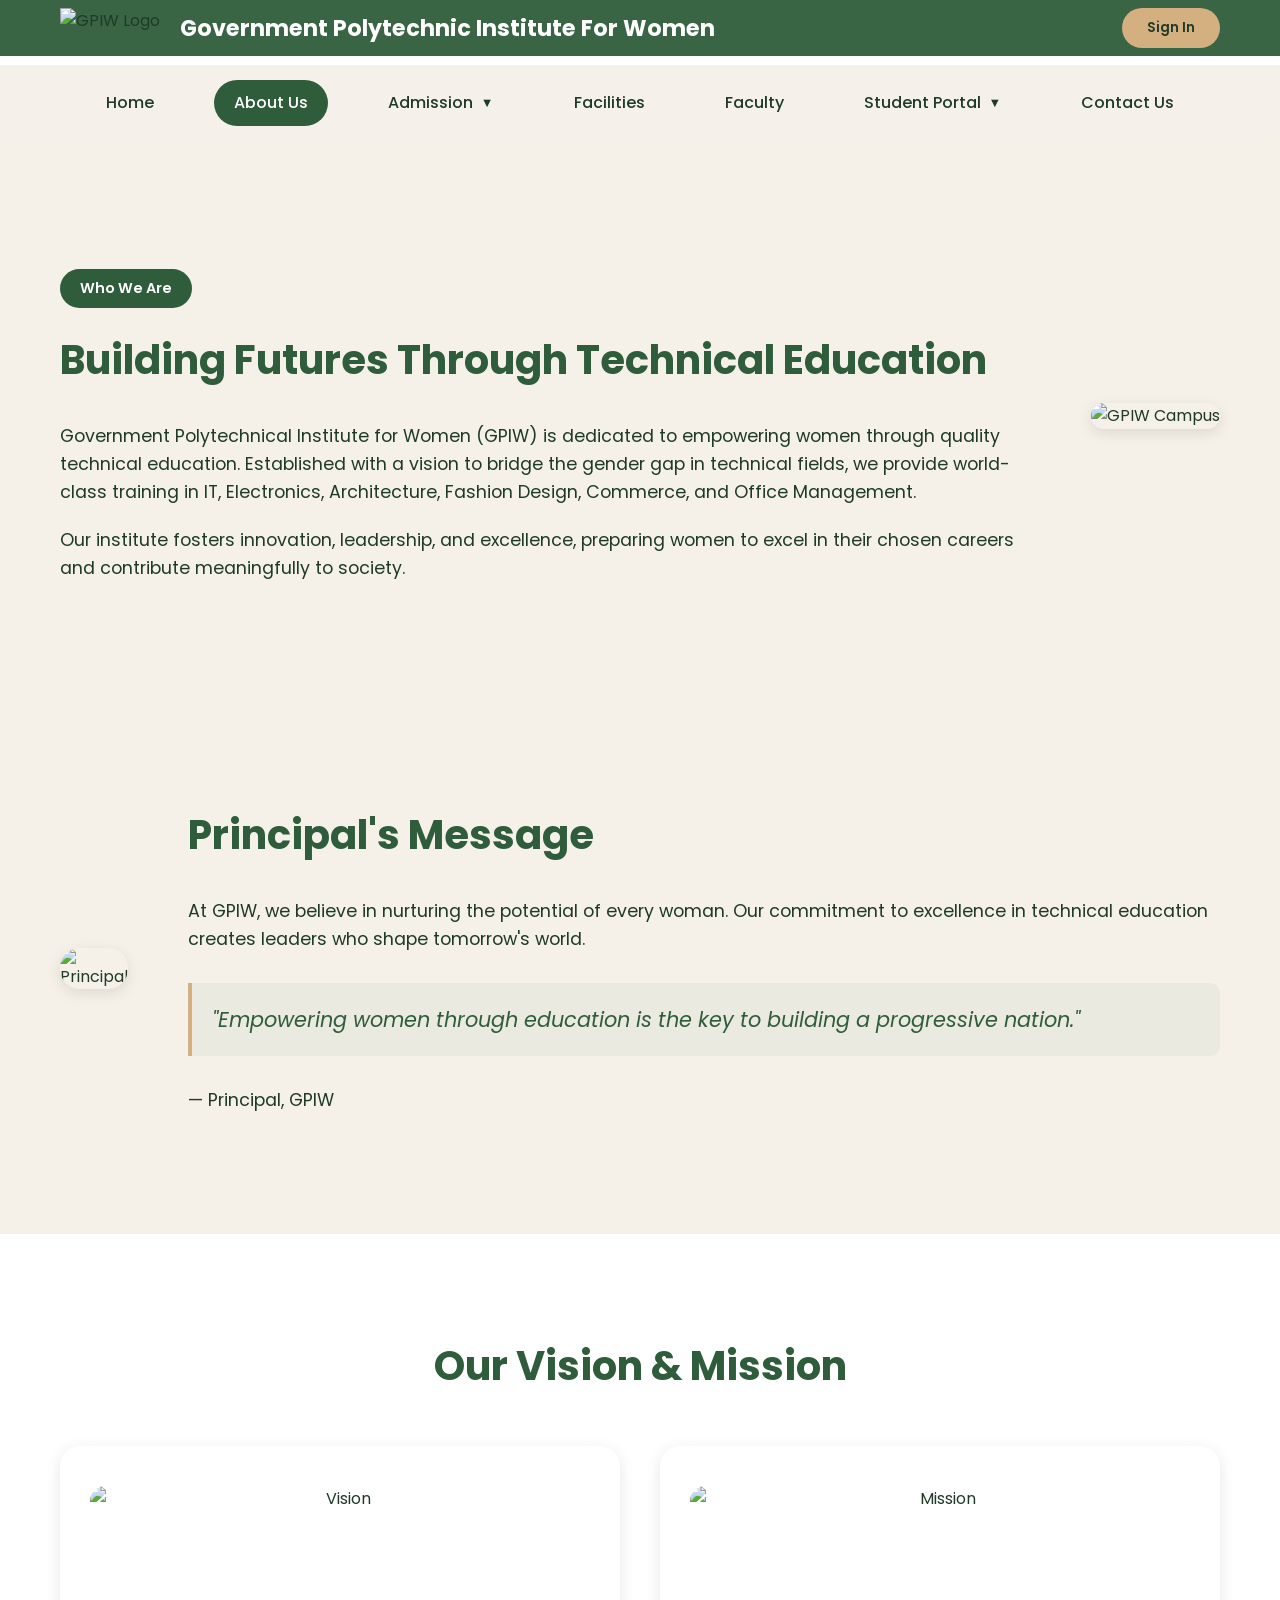
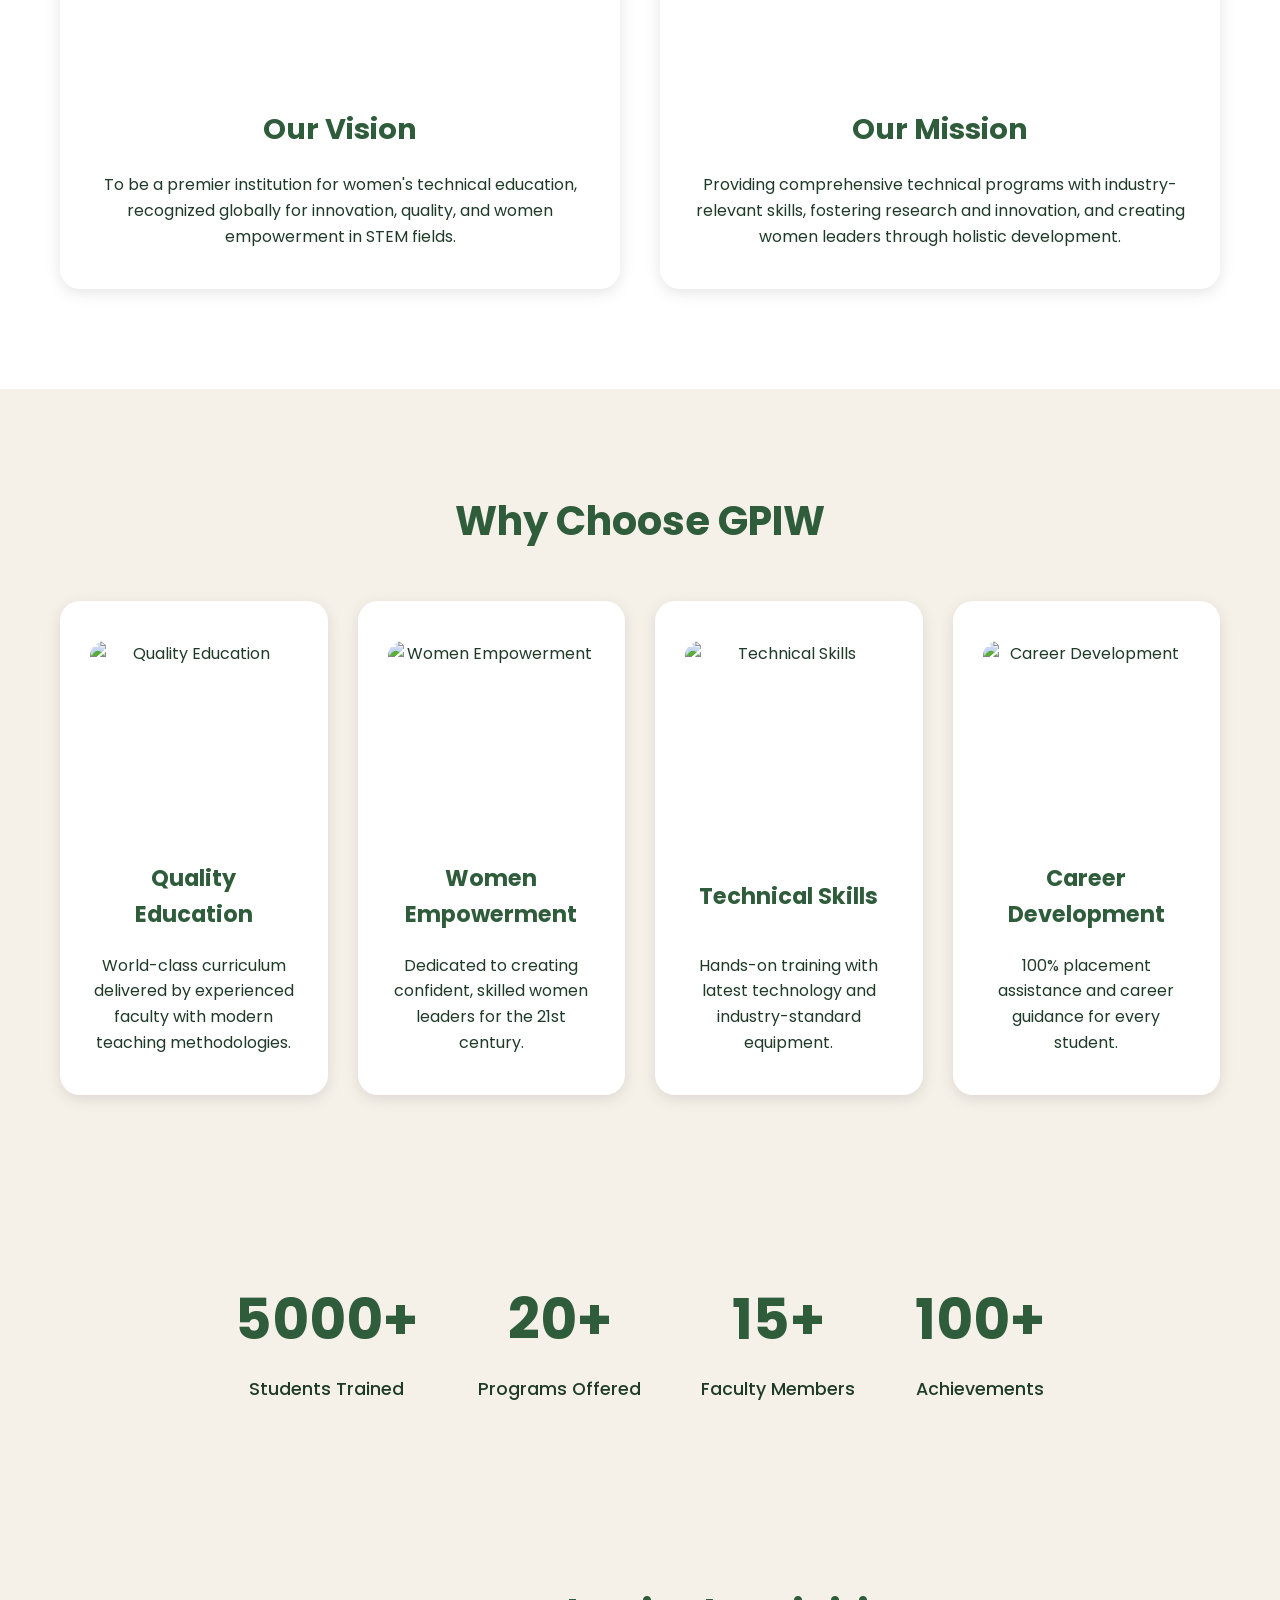
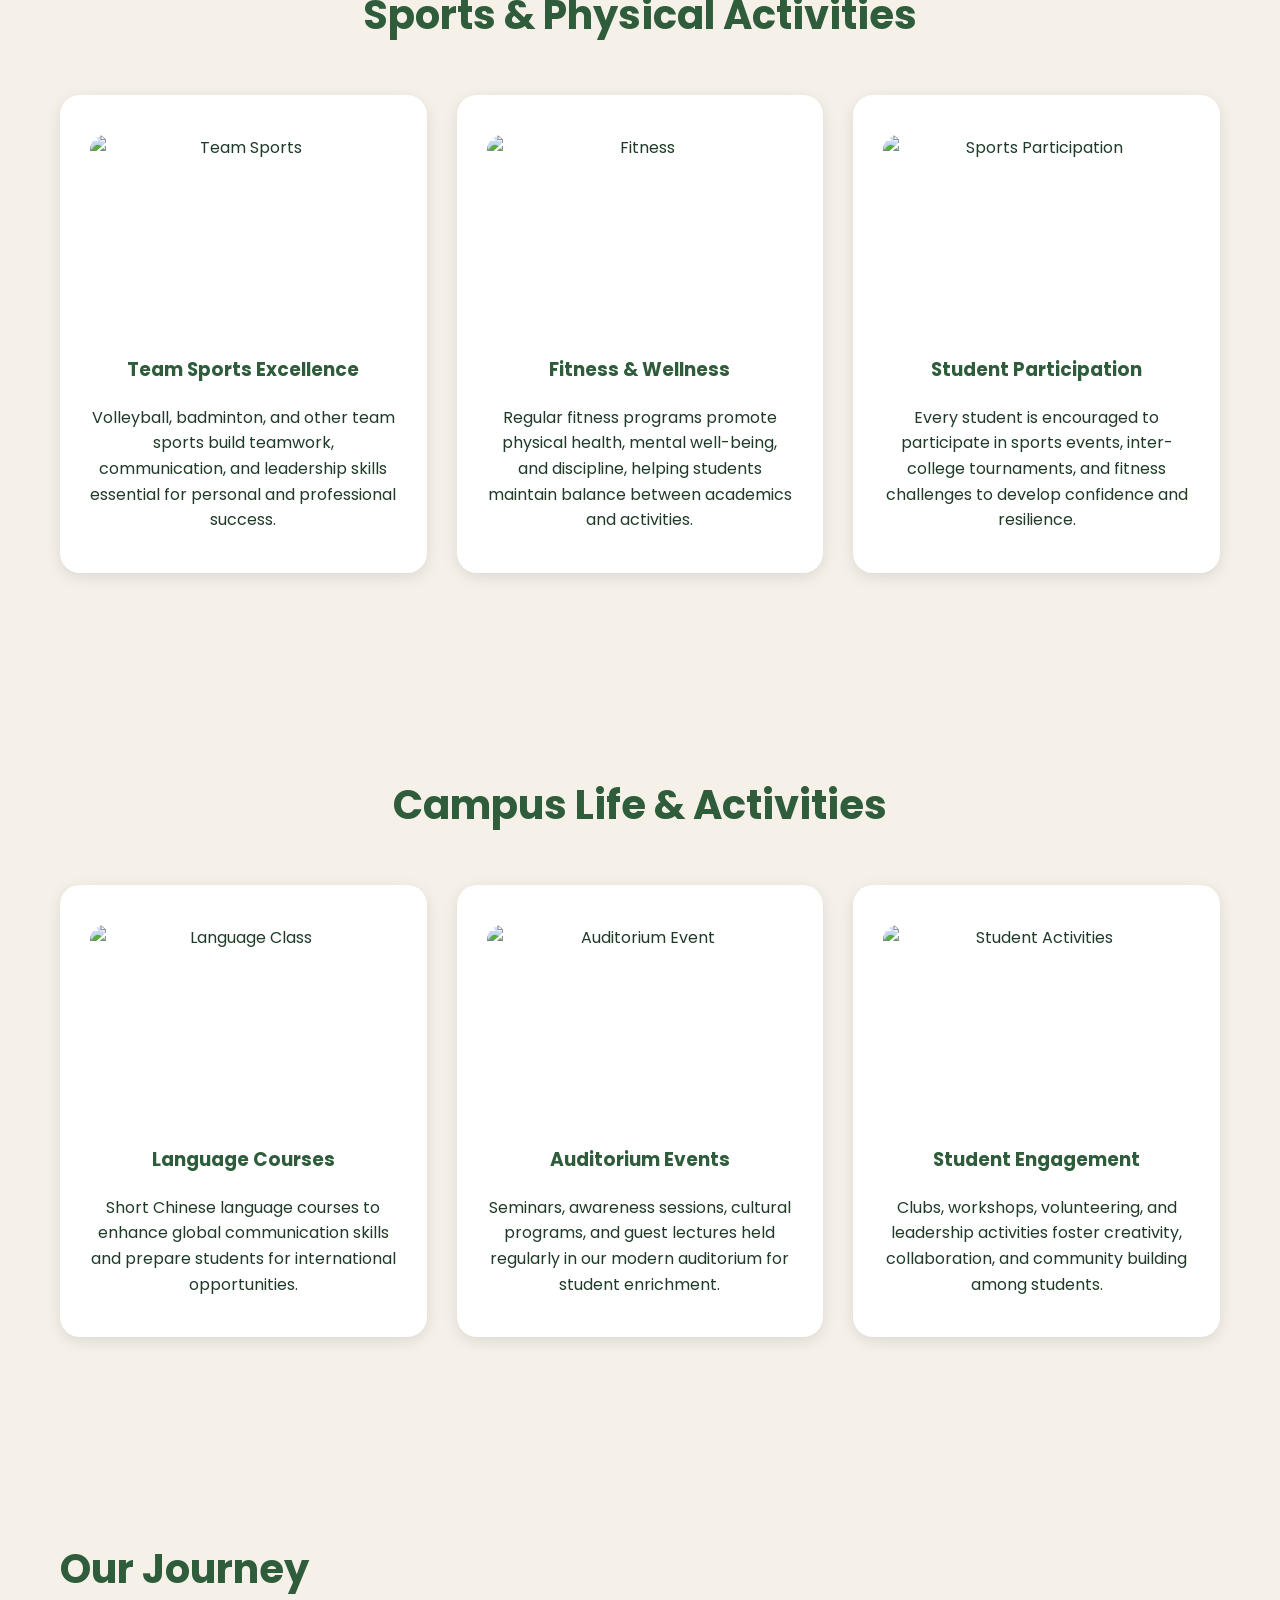
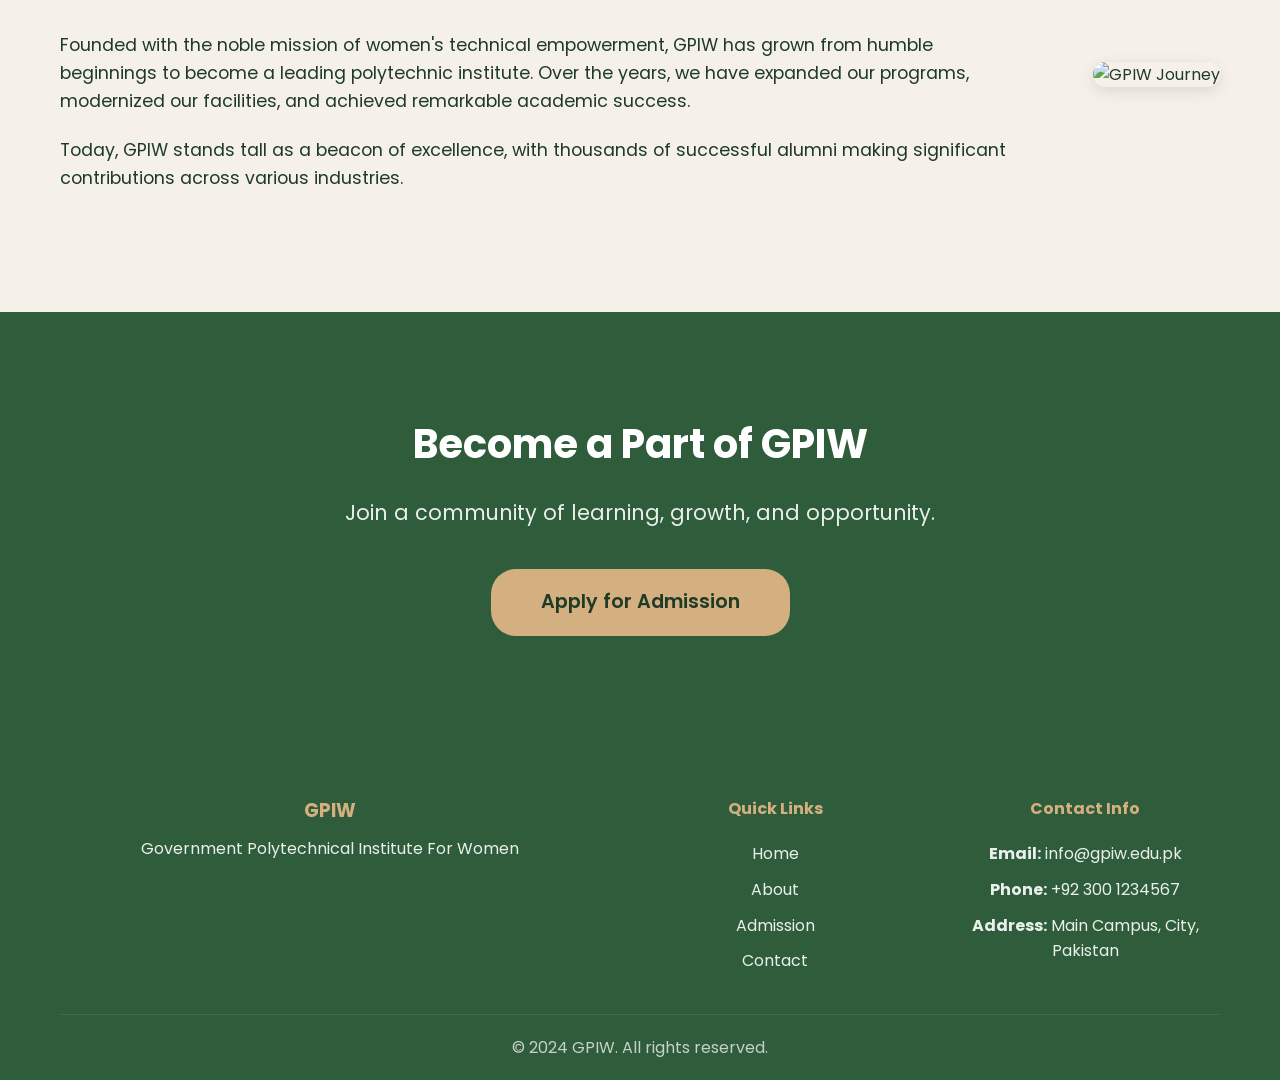
==== about.html @ 34bb5d72 "Add files via upload" ====
<!DOCTYPE html>
<html lang="en">
<head>
    <meta charset="UTF-8">
    <meta name="viewport" content="width=device-width, initial-scale=1.0">
    <title>About GPIW - Government Polytechnical Institute For Women</title>
    <link rel="stylesheet" href="common.css">
    <link rel="stylesheet" href="about.css">
    <link href="https://fonts.googleapis.com/css2?family=Poppins:wght@300;400;600;700&display=swap" rel="stylesheet">

</head>
<body>
    <!-- 1. FIXED HEADER / TOP BAR (Reused from homepage) -->
    <header class="top-bar">
        <div class="container">
            <div class="top-bar-content">
                <!-- College Logo -->
                <div class="logo">
                    <img src="pics/FreeSample-Vectorizer-io-final.svg" alt="GPIW Logo">
                </div>
                <!-- College Full Name -->
                <div class="college-name">
                    Government Polytechnic Institute For Women
                </div>
                <!-- Sign In Button -->
                <div class="auth-btn">
                    <button class="btn signin">Sign In</button>
                </div>
            </div>
        </div>
    </header>

    <!-- 2. SECOND NAVIGATION BAR (Reused, About Us active) -->
    <nav class="navbar">
        <div class="container">
            <ul class="nav-menu">
                <li><a href="index.html" class="nav-link">Home</a></li>
                <li><a href="about.html" class="nav-link active">About Us</a></li>
                <li class="dropdown">
                    <a href="#" class="nav-link dropdown-toggle">Admission <span class="dropdown-icon">▼</span></a>
                    <ul class="dropdown-menu">
                        <li><a href="admission.html" class="nav-link">Admission Now</a></li>
                        <li><a href="merit.html" class="nav-link">Merit List</a></li>
                        <li><a href="hostel.html" class="nav-link">Hostel Admission</a></li>
                    </ul>
                </li>
                <li><a href="#" class="nav-link">Facilities</a></li>
                <li><a href="#" class="nav-link">Faculty</a></li>
                <li class="dropdown">
                    <a href="#" class="nav-link dropdown-toggle">Student Portal <span class="dropdown-icon">▼</span></a>
                    <ul class="dropdown-menu">
                        <li><a href="marksheet.html" class="nav-link">View Marksheet</a></li>
                    </ul>
                </li>
                <li><a href="contact.html" class="nav-link">Contact Us</a></li>

            </ul>
        </div>
    </nav>

    

    <!-- 4. INSTITUTE INTRODUCTION SECTION -->
    <section class="institute-intro">
        <div class="container">
            <div class="intro-content">
                <div class="intro-text">
                    <span class="section-label">Who We Are</span>
                    <h2>Building Futures Through Technical Education</h2>
                    <p>Government Polytechnical Institute for Women (GPIW) is dedicated to empowering women through quality technical education. Established with a vision to bridge the gender gap in technical fields, we provide world-class training in IT, Electronics, Architecture, Fashion Design, Commerce, and Office Management.</p>
                    <p>Our institute fosters innovation, leadership, and excellence, preparing women to excel in their chosen careers and contribute meaningfully to society.</p>
                </div>
                <div class="intro-image">
                    <img src="pics/2022-02-13.webp" alt="GPIW Campus">
                </div>
            </div>
        </div>
    </section>

    <!-- 5. PRINCIPAL MESSAGE SECTION -->
    <section class="principal-message">
        <div class="container">
            <div class="principal-content">
                <div class="principal-image">
                    <img src="pics/principal.png" alt="Principal">
                </div>
                <div class="principal-text">
                    <h2>Principal's Message</h2>
                    <p>At GPIW, we believe in nurturing the potential of every woman. Our commitment to excellence in technical education creates leaders who shape tomorrow's world.</p>
                    <blockquote>"Empowering women through education is the key to building a progressive nation."</blockquote>
                    <p>— Principal, GPIW</p>
                </div>
            </div>
        </div>
    </section>

    <!-- 6. VISION AND MISSION SECTION -->
    <section class="vision-mission">
        <div class="container">
            <h2 class="section-title">Our Vision & Mission</h2>
            <div class="vm-grid">
                <div class="vm-card card">
                    <div class="card-image">
                        <img src="pics/pexels-yankrukov-8199162.jpg" alt="Vision">
                    </div>
                    <h3>Our Vision</h3>
                    <p>To be a premier institution for women's technical education, recognized globally for innovation, quality, and women empowerment in STEM fields.</p>
                </div>
                <div class="vm-card card">
                    <div class="card-image">
                        <img src="pics/pexels-max-fischer-5212345.jpg" alt="Mission">
                    </div>
                    <h3>Our Mission</h3>
                    <p>Providing comprehensive technical programs with industry-relevant skills, fostering research and innovation, and creating women leaders through holistic development.</p>
                </div>
            </div>
        </div>
    </section>

    <!-- 7. COLLEGE VALUES / WHY CHOOSE US SECTION -->
    <section class="core-values">
        <div class="container">
            <h2 class="section-title">Why Choose GPIW</h2>
            <div class="values-grid">
                <div class="value-card card">
                    <div class="card-image">
                        <img src="pics/2022-02-13.webp" alt="Quality Education">
                    </div>
                    <h3>Quality Education</h3>
                    <p>World-class curriculum delivered by experienced faculty with modern teaching methodologies.</p>
                </div>
                <div class="value-card card">
                    <div class="card-image">
                        <img src="pics/principal.png" alt="Women Empowerment">
                    </div>
                    <h3>Women Empowerment</h3>
                    <p>Dedicated to creating confident, skilled women leaders for the 21st century.</p>
                </div>
                <div class="value-card card">
                    <div class="card-image">
                        <img src="pics/pexels-yankrukov-8199162.jpg" alt="Technical Skills">
                    </div>
                    <h3>Technical Skills</h3>
                    <p>Hands-on training with latest technology and industry-standard equipment.</p>
                </div>
                <div class="value-card card">
                    <div class="card-image">
                        <img src="pics/pexels-max-fischer-5212345.jpg" alt="Career Development">
                    </div>
                    <h3>Career Development</h3>
                    <p>100% placement assistance and career guidance for every student.</p>
                </div>
            </div>
        </div>
    </section>

    <!-- 8. ACHIEVEMENTS / STATS SECTION -->
    <section class="achievements">
        <div class="container">
            <div class="stats-grid">
                <div class="stat">
                    <h3>5000+</h3>
                    <p>Students Trained</p>
                </div>
                <div class="stat">
                    <h3>20+</h3>
                    <p>Programs Offered</p>
                </div>
                <div class="stat">
                    <h3>15+</h3>
                    <p>Faculty Members</p>
                </div>
                <div class="stat">
                    <h3>100+</h3>
                    <p>Achievements</p>
                </div>
            </div>
    </div>
        </section>

    <!-- NEW: Sports Activities Section -->
    <!-- Added professional cards showing sports benefits: teamwork, fitness, discipline -->
    <section class="sports-activities">
        <div class="container">
            <h2 class="section-title">Sports & Physical Activities</h2>
            <div class="sports-grid">
                <div class="sports-card card">
                    <div class="card-image">
                        <img src="pics/pexels-yankrukov-8199162.jpg" alt="Team Sports">
                    </div>
                    <h3>Team Sports Excellence</h3>
                    <p>Volleyball, badminton, and other team sports build teamwork, communication, and leadership skills essential for personal and professional success.</p>
                </div>
                <div class="sports-card card">
                    <div class="card-image">
                        <img src="pics/pexels-max-fischer-5212345.jpg" alt="Fitness">
                    </div>
                    <h3>Fitness & Wellness</h3>
                    <p>Regular fitness programs promote physical health, mental well-being, and discipline, helping students maintain balance between academics and activities.</p>
                </div>
                <div class="sports-card card">
                    <div class="card-image">
                        <img src="pics/2022-02-13.webp" alt="Sports Participation">
                    </div>
                    <h3>Student Participation</h3>
                    <p>Every student is encouraged to participate in sports events, inter-college tournaments, and fitness challenges to develop confidence and resilience.</p>
                </div>
            </div>
        </div>
    </section>

    <!-- NEW: Campus Life / Other Activities Section -->
    <!-- Added to show holistic college experience: events, courses, engagement -->
    <section class="campus-life">
        <div class="container">
            <h2 class="section-title">Campus Life & Activities</h2>
            <div class="campus-grid">
                <div class="campus-card card">
                    <div class="card-image">
                        <img src="pics/principal.png" alt="Language Class">
                    </div>
                    <h3>Language Courses</h3>
                    <p>Short Chinese language courses to enhance global communication skills and prepare students for international opportunities.</p>
                </div>
                <div class="campus-card card">
                    <div class="card-image">
                        <img src="pics/pexels-yankrukov-8199162.jpg" alt="Auditorium Event">
                    </div>
                    <h3>Auditorium Events</h3>
                    <p>Seminars, awareness sessions, cultural programs, and guest lectures held regularly in our modern auditorium for student enrichment.</p>
                </div>
                <div class="campus-card card">
                    <div class="card-image">
                        <img src="pics/pexels-max-fischer-5212345.jpg" alt="Student Activities">
                    </div>
                    <h3>Student Engagement</h3>
                    <p>Clubs, workshops, volunteering, and leadership activities foster creativity, collaboration, and community building among students.</p>
                </div>
            </div>
        </div>
    </section>

    <!-- 9. HISTORY / JOURNEY SECTION -->
    <section class="history">
        <div class="container">
            <div class="history-content">
                <div class="history-text">
                    <h2>Our Journey</h2>
                    <p>Founded with the noble mission of women's technical empowerment, GPIW has grown from humble beginnings to become a leading polytechnic institute. Over the years, we have expanded our programs, modernized our facilities, and achieved remarkable academic success.</p>
                    <p>Today, GPIW stands tall as a beacon of excellence, with thousands of successful alumni making significant contributions across various industries.</p>
                </div>
                <div class="history-image">
                    <img src="pics/pexels-yankrukov-8199162.jpg" alt="GPIW Journey">
                </div>
            </div>
        </div>
    </section>

    <!-- 10. CALL TO ACTION SECTION -->
    <section class="cta">
        <div class="container">
            <h2 class="cta-title">Become a Part of GPIW</h2>
            <p>Join a community of learning, growth, and opportunity.</p>
            <a class="btn cta-btn" href="admission.html">Apply for Admission</a>
        </div>
    </section>

    <!-- 11. FOOTER / CONTACT SECTION -->
    <footer class="footer">
        <div class="container">
            <div class="footer-content">
                <div class="footer-brand">
                    <h3>GPIW</h3>
                    <p>Government Polytechnical Institute For Women</p>
                </div>
                <div class="footer-links">
                    <h4>Quick Links</h4>
                    <ul>
                        <li><a href="index.html">Home</a></li>
                        <li><a href="about.html">About</a></li>
                        <li><a href="admission.html">Admission</a></li>
                        <li><a href="#">Contact</a></li>
                    </ul>
                </div>
                <div class="footer-contact">
                    <h4>Contact Info</h4>
                    <p><strong>Email:</strong> info@gpiw.edu.pk</p>
                    <p><strong>Phone:</strong> +92 300 1234567</p>
                    <p><strong>Address:</strong> Main Campus, City, Pakistan</p>
                </div>
            </div>
            <div class="footer-bottom">
                <p>&copy; 2024 GPIW. All rights reserved.</p>
            </div>
        </div>
    </footer>
</body>
</html>
---- common.css ----
/* common.css - Shared styles for all pages */

/* Reset */
* {
    margin: 0;
    padding: 0;
    box-sizing: border-box;
}

/* Colors - From index.css */
:root {
    --primary-green: #2F5D3B;
    --secondary-beige: #F5F1E9;
    --accent-gold: #D4AF7F;
    --text-dark: #1F3B28;
    --text-white: #FFFFFF;
    --shadow-light: 0 4px 15px rgba(0,0,0,0.1);
    --shadow-hover: 0 8px 25px rgba(0,0,0,0.2);
}

/* Body - From index.css */
body {
    font-family: 'Poppins', sans-serif;
    line-height: 1.6;
    color: var(--text-dark);
}

/* Container - Common */
.container {
    max-width: 1200px;
    margin: 0 auto;
    padding: 0 20px;
}

/* Top Bar - Exact from index.html */
.top-bar {
    position: fixed;
    top: 0;
    left: 0;
    width: 100%;
    background: rgba(47, 93, 59, 0.95);
    backdrop-filter: blur(10px);
    z-index: 1000;
    padding: 8px 0;
}

.top-bar-content {
    display: flex;
    align-items: center;
    justify-content: flex-start;
    gap: 20px;
}

.logo img {
    height: 40px;
    width: auto;
}

.college-name {
    font-size: 1.4rem;
    font-weight: 700;
    color: var(--text-white);
    line-height: 1.1;
    white-space: nowrap;
    flex: 1;
}

.auth-btn {
    margin-left: auto;
}

.auth-btn .btn {
    background: var(--accent-gold);
    color: var(--text-dark);
    padding: 10px 25px;
    border: none;
    border-radius: 25px;
    font-weight: 600;
    cursor: pointer;
    transition: all 0.3s ease;
}

.auth-btn .btn:hover {
    transform: translateY(-2px);
    box-shadow: var(--shadow-hover);
}

/* Navbar - Exact from index.html */
.navbar {
    position: fixed;
    top: 65px;
    left: 0;
    width: 100%;
    background: rgba(245, 241, 233, 0.95);
    backdrop-filter: blur(10px);
    z-index: 999;
    padding: 15px 0;
}

.nav-menu {
    display: flex;
    justify-content: center;
    list-style: none;
    gap: 40px;
    margin: 0;
    padding: 0;
}

.nav-link {
    text-decoration: none;
    color: var(--text-dark);
    font-weight: 500;
    padding: 10px 20px;
    border-radius: 25px;
    transition: all 0.3s ease;
    display: block;
}

.nav-link:hover, .nav-link.active {
    background: var(--primary-green);
    color: var(--text-white);
}

/* Dropdown - Common */
.dropdown {
    position: relative;
}

.dropdown-toggle {
    display: flex;
    align-items: center;
    gap: 0.5rem;
}

.dropdown-icon {
    font-size: 0.8rem;
    transition: transform 0.3s ease;
}

.dropdown:hover .dropdown-icon {
    transform: rotate(180deg);
}

.dropdown-menu {
    position: absolute;
    top: 100%;
    left: 0;
    background: var(--secondary-beige);
    min-width: 200px;
    box-shadow: var(--shadow-light);
    border-radius: 10px;
    opacity: 0;
    visibility: hidden;
    transform: translateY(-10px);
    transition: all 0.3s ease;
    list-style: none;
    padding: 0.5rem 0;
}

.dropdown:hover .dropdown-menu {
    opacity: 1;
    visibility: visible;
    transform: translateY(0);
}

.dropdown-menu li {
    list-style: none;
}

.dropdown-menu .nav-link {
    padding: 0.75rem 1.5rem;
    border-radius: 0;
    white-space: nowrap;
}

.dropdown-menu .nav-link:hover {
    background: var(--primary-green);
    color: var(--text-white);
}

/* Common Button */
.btn {
    background: var(--primary-green);
    color: var(--text-white);
    padding: 12px 30px;
    border: none;
    border-radius: 25px;
    font-weight: 600;
    cursor: pointer;
    transition: all 0.3s ease;
    font-family: inherit;
    text-decoration: none;
    display: inline-block;
}

.btn:hover {
    background: var(--accent-gold);
    color: var(--text-dark);
    transform: translateY(-2px);
    box-shadow: var(--shadow-light);
}

/* Footer - Common */
.footer {
    background: var(--primary-green);
    color: var(--text-white);
    text-align: center;
    padding: 2.5rem 0;
}

.footer .container p {
    opacity: 0.9;
}

/* Section Title - Common */
.section-title {
    text-align: center;
    font-size: 2.5rem;
    color: var(--primary-green);
    margin-bottom: 3rem;
    font-weight: 700;
}

/* Responsive - Common */
@media (max-width: 768px) {
    .top-bar-content {
        flex-direction: column;
        gap: 1rem;
        text-align: center;
    }
    
    .nav-menu {
        gap: 1.5rem;
        flex-wrap: wrap;
    }
    
    .dropdown-menu {
        position: static;
        opacity: 1;
        visibility: visible;
        transform: none;
        box-shadow: none;
        background: rgba(245, 241, 233, 0.98);
        margin-top: 0.5rem;
    }
}
---- about.css ----
/* About Page Specific Styles - Base in common.css */

/* Override body padding for fixed nav */
body {
    padding-top: 130px;
}

/* ========================================
   1-2. HEADER & NAVIGATION (Exact copy from homepage)
   ======================================== */



/* ========================================
   4,5,9. TWO-COLUMN SECTIONS (Intro, Principal, History)
   ======================================== */
.institute-intro,
.principal-message,
.history {
    padding: 100px 0;
    background: var(--secondary-beige);
}

.intro-content,
.principal-content,
.history-content {
    display: flex;
    gap: 60px;
    align-items: center;
}

.intro-text,
.history-text {
    flex: 1;
}

.section-label {
    margin-top: 4%;
    display: inline-block;
    background: var(--primary-green);
    color: white;
    padding: 8px 20px;
    border-radius: 25px;
    font-size: 0.9rem;
    font-weight: 600;
    margin-bottom: 20px;
}

.intro-text h2,
.history-text h2,
.principal-text h2 {
    font-size: 2.5rem;
    color: var(--primary-green);
    margin-bottom: 30px;
}

.intro-text p,
.history-text p,
.principal-text p {
    font-size: 1.1rem;
    color: var(--text-muted);
    margin-bottom: 20px;
}

.intro-image img,
.history-image img,
.principal-image img {
    width: 100%;
    max-width: 450px;
    border-radius: 20px;
    box-shadow: var(--shadow-light);
}

blockquote {
    font-style: italic;
    font-size: 1.3rem;
    color: var(--primary-green);
    margin: 30px 0;
    padding: 20px;
    background: rgba(47,93,59,0.05);
    border-left: 4px solid var(--accent-gold);
    border-radius: 0 10px 10px 0;
}

/* ========================================
   6. VISION & MISSION CARDS
   ======================================== */
.vision-mission {
    padding: 100px 0;
}

.vm-grid {
    display: grid;
    grid-template-columns: 1fr 1fr;
    gap: 40px;
}

.vm-card {
    background: var(--text-white);
    padding: 50px 40px;
    border-radius: 20px;
    box-shadow: var(--shadow-light);
    text-align: center;
    transition: all 0.3s ease;
}

.vm-card:hover {
    transform: translateY(-10px);
    box-shadow: var(--shadow-hover);
}

.vm-card h3 {
    color: var(--primary-green);
    font-size: 1.8rem;
    margin-bottom: 20px;
}

/* ========================================
   7. CORE VALUES CARDS
   ======================================== */
.core-values {
    padding: 100px 0;
    background: var(--secondary-beige);
}

.values-grid {
    display: grid;
    grid-template-columns: repeat(auto-fit, minmax(250px, 1fr));
    gap: 30px;
}

.value-card {
    background: var(--text-white);
    padding: 40px 30px;
    border-radius: 20px;
    box-shadow: var(--shadow-light);
    text-align: center;
    transition: all 0.3s ease;
    height: 100%;
    display: flex;
    flex-direction: column;
    justify-content: space-between;
}

.value-card:hover {
    transform: translateY(-10px);
    box-shadow: var(--shadow-hover);
}

.value-card h3 {
    color: var(--primary-green);
    margin-bottom: 15px;
    font-size: 1.4rem;
}

/* ========================================
   8. ACHIEVEMENTS STATS (Reused style)
   ======================================== */
.achievements {
    padding: 80px 0;
    background: var(--secondary-beige);
}

.stats-grid {
    display: flex;
    justify-content: center;
    gap: 60px;
    flex-wrap: wrap;
}

/* NEW: Sports Activities Section Styles */
.sports-activities {
    padding: 100px 0;
    background: var(--secondary-beige);
}

.sports-grid {
    display: grid;
    grid-template-columns: repeat(auto-fit, minmax(280px, 1fr));
    gap: 30px;
}

.sports-card {
    text-align: center;
}

/* NEW: Campus Life Section Styles */
.campus-life {
    padding: 100px 0;
    background: var(--secondary-beige);
}

.campus-grid {
    display: grid;
    grid-template-columns: repeat(auto-fit, minmax(280px, 1fr));
    gap: 30px;
}

.campus-card {
    text-align: center;
}

/* NEW: Card Images for Sports & Campus sections */
img {
    max-width: 100%;
    display: block;
}
.card-image {
    width: 100%;
    height: 200px;
    margin-bottom: 20px;
    overflow: hidden;
    border-radius: 15px;
}

.card-image img {
    width: 100%;
    height: 100%;
    object-fit: cover;
    transition: transform 0.3s ease;
}

.card:hover .card-image img {
    transform: scale(1.05);
}

 .stat {
    text-align: center;
}

  .stat h3 {
    font-size: 3.5rem;
    color: var(--primary-green);
    margin-bottom: 10px;
    font-weight: 700;
}

.stat p {
    font-size: 1.1rem;
    color: var(--text-muted);
    font-weight: 500;
}

/* ========================================
   10. CALL TO ACTION
   ======================================== */
.cta {
    text-align: center;
    padding: 100px 0;
    background: var(--primary-green);
    color: var(--text-white);
}

.cta-title {
    font-size: 2.5rem;
    margin-bottom: 20px;
}

.cta p {
    font-size: 1.3rem;
    margin-bottom: 40px;
    opacity: 0.9;
}

.cta-btn {
    background: var(--accent-gold);
    color: var(--text-dark);
    font-size: 1.2rem;
    padding: 18px 50px;
}

/* ========================================
   11. FOOTER
   ======================================== */
.footer {
    background: var(--primary-green);
    color: var(--text-white);
    padding: 60px 0 20px;
}

.footer-content {
    display: grid;
    grid-template-columns: 2fr 1fr 1fr;
    gap: 40px;
    margin-bottom: 30px;
}

.footer-brand h3 {
    color: var(--accent-gold);
    margin-bottom: 10px;
}

.footer-links h4,
.footer-contact h4 {
    margin-bottom: 20px;
    color: var(--accent-gold);
}

.footer-links ul {
    list-style: none;
}

.footer-links a {
    color: var(--text-white);
    text-decoration: none;
    display: block;
    margin-bottom: 10px;
    opacity: 0.9;
    transition: opacity 0.3s;
}

.footer-links a:hover {
    opacity: 1;
}

.footer-contact p {
    margin-bottom: 10px;
    opacity: 0.9;
}

.footer-bottom {
    border-top: 1px solid rgba(255,255,255,0.1);
    padding-top: 20px;
    text-align: center;
    opacity: 0.8;
}

/* ========================================
   CARDS - Extended from homepage
   ======================================== */
.card {
    background: var(--text-white);
    padding: 40px 30px;
    border-radius: 20px;
    box-shadow: var(--shadow-light);
    transition: all 0.3s ease;
}

.card h3 {
    color: var(--primary-green);
    margin-bottom: 20px;
}

/* ========================================
   RESPONSIVE DESIGN (Beginner-friendly media queries)
   ======================================== */
@media (max-width: 768px) {
    .top-bar-content {
        flex-direction: column;
        gap: 15px;
        text-align: center;
    }
    
    .nav-menu {
        gap: 20px;
        flex-wrap: wrap;
    }
    
    .about-hero {
        margin-top: 150px;
        height: 70vh;
    }
    
    .hero-title {
        font-size: 2.8rem;
    }
    
    .intro-content,
    .principal-content,
    .history-content {
        flex-direction: column;
        gap: 40px;
        text-align: center;
    }
    
    .vm-grid {
        grid-template-columns: 1fr;
    }
    
    .stats-grid {
        gap: 30px;
        flex-direction: column;
        align-items: center;
    }
    
    .stat h3 {
        font-size: 2.8rem;
    }
    
    .footer-content {
        grid-template-columns: 1fr;
        gap: 30px;
        text-align: center;
    }
    
    .section-title {
        font-size: 2rem;
    }
}

@media (max-width: 480px) {
    .container {
        padding: 0 15px;
    }
    
    .hero-title {
        font-size: 2.2rem;
    }
    
    .hero-slogan {
        font-size: 1.2rem;
    }
    
    .nav-menu {
        gap: 15px;
    }
    
    .values-grid {
        grid-template-columns: 1fr;
    }
    .section-title 
    
    { font-size: 1.8rem; }}
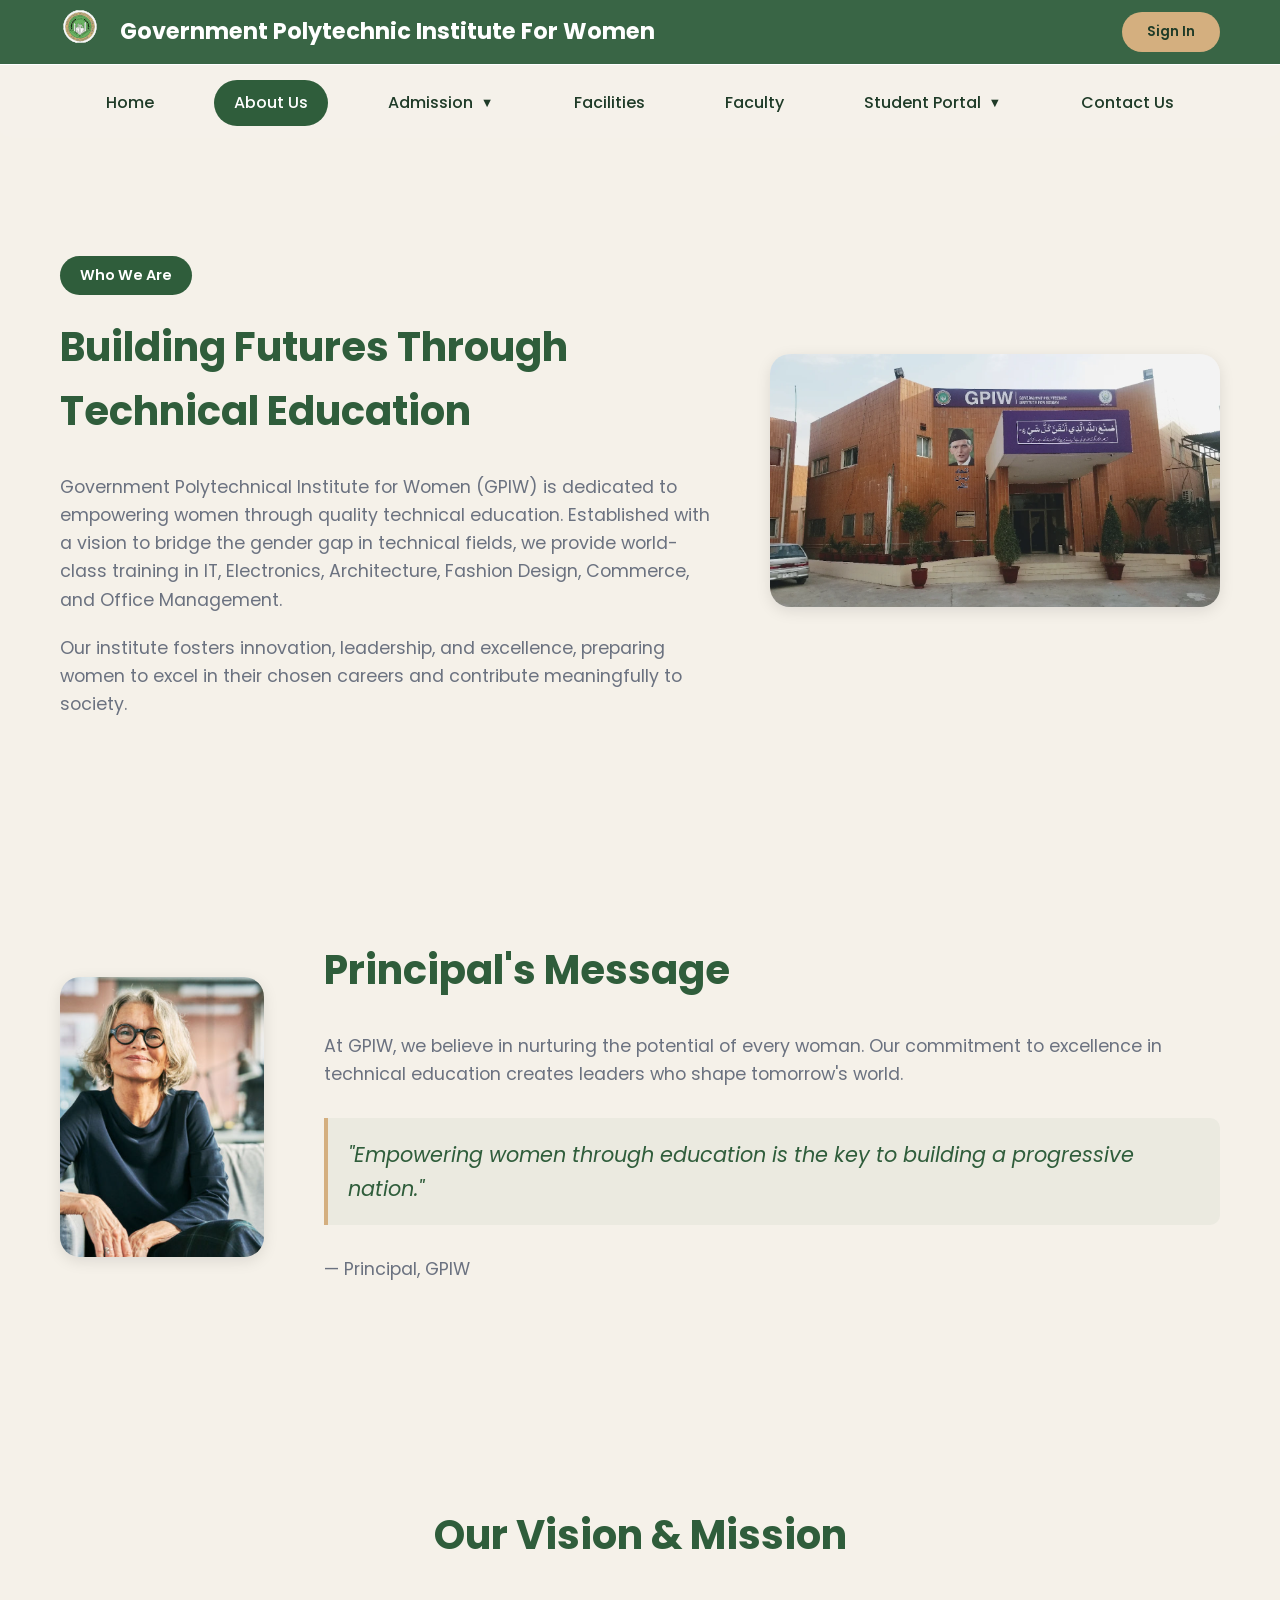
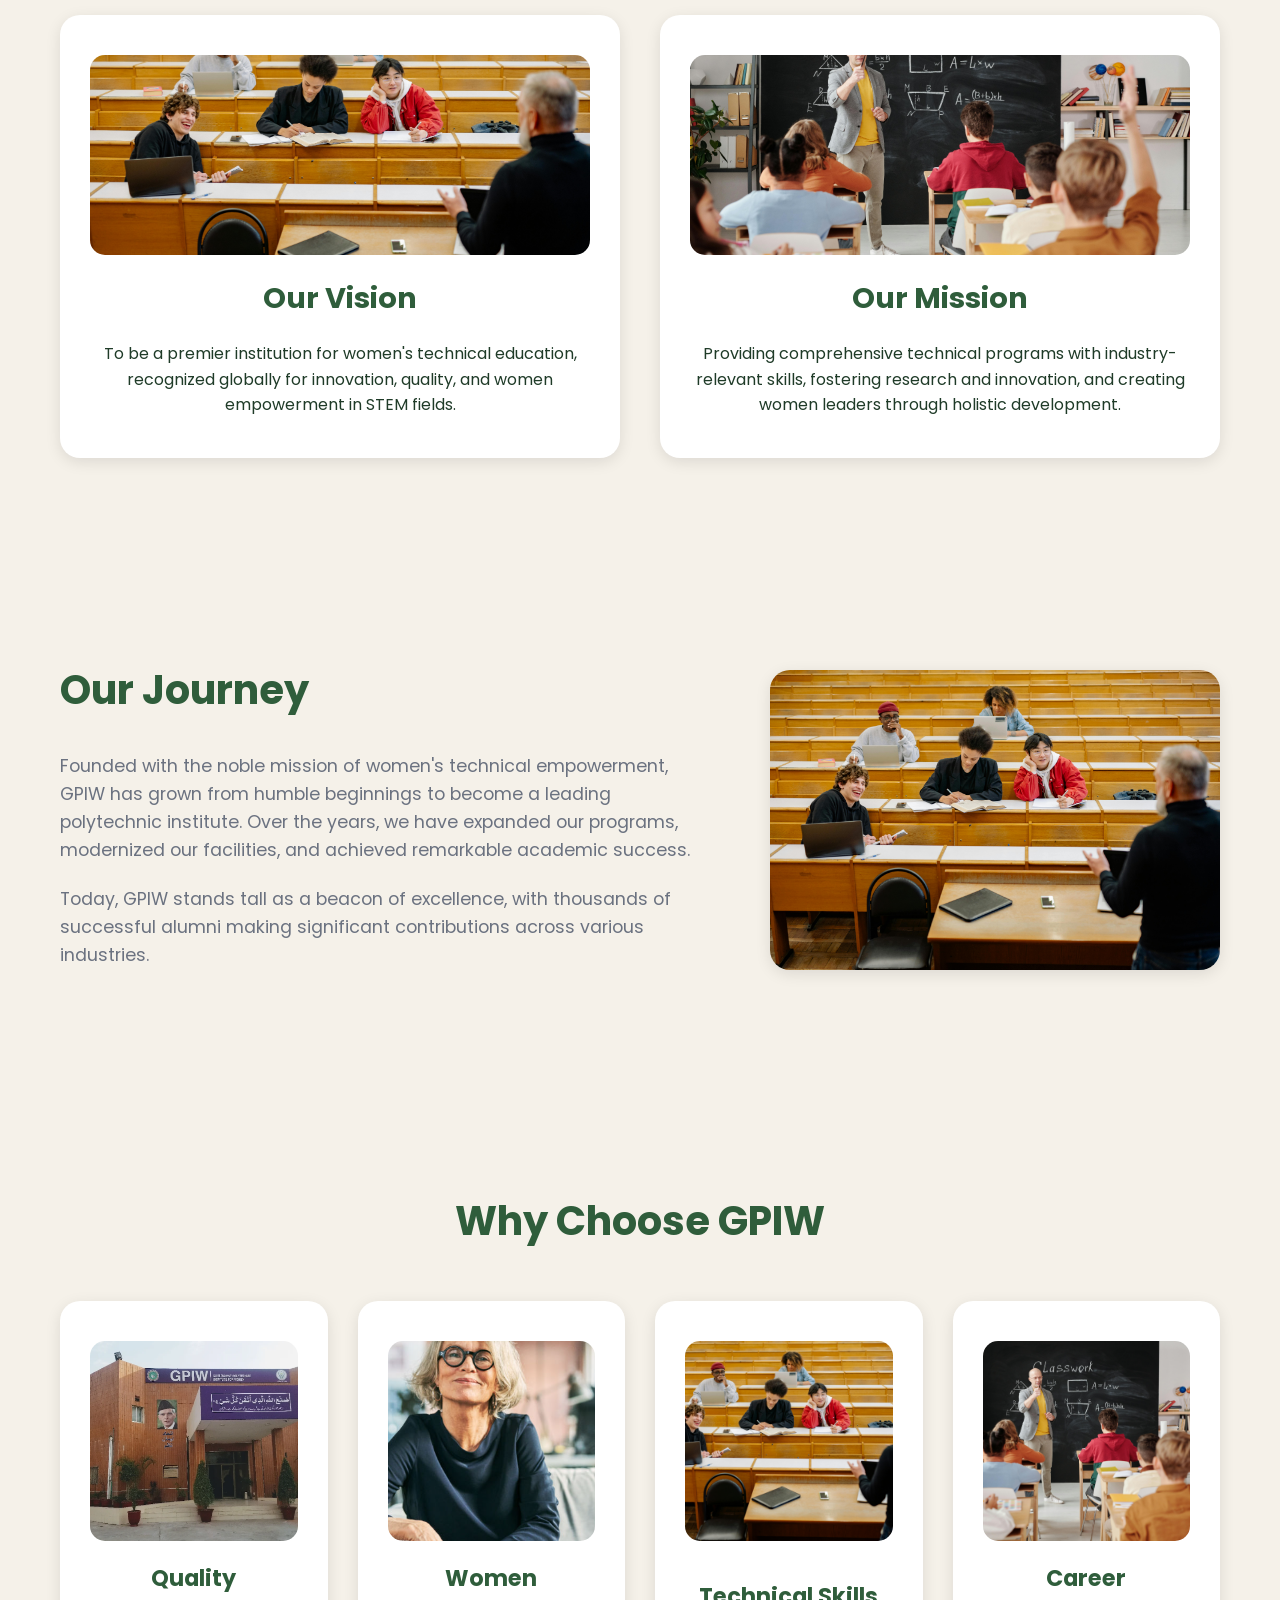
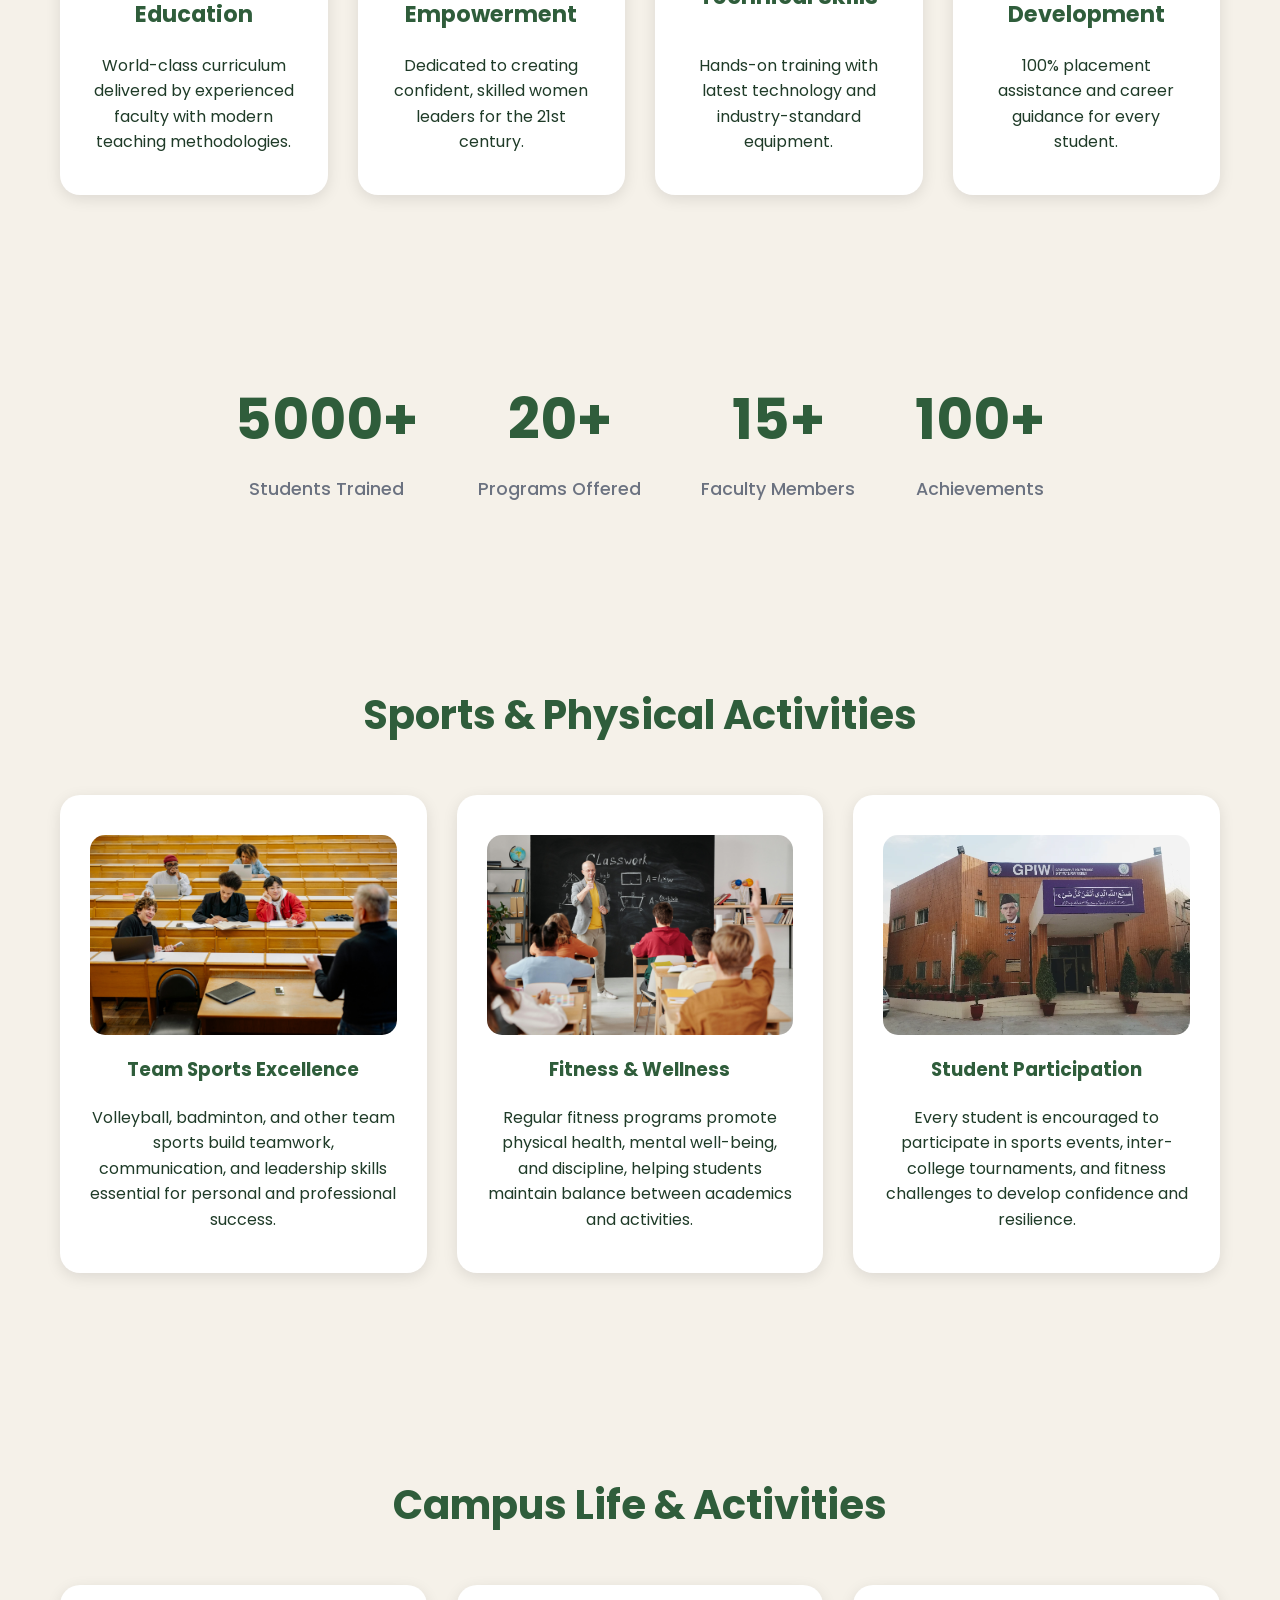
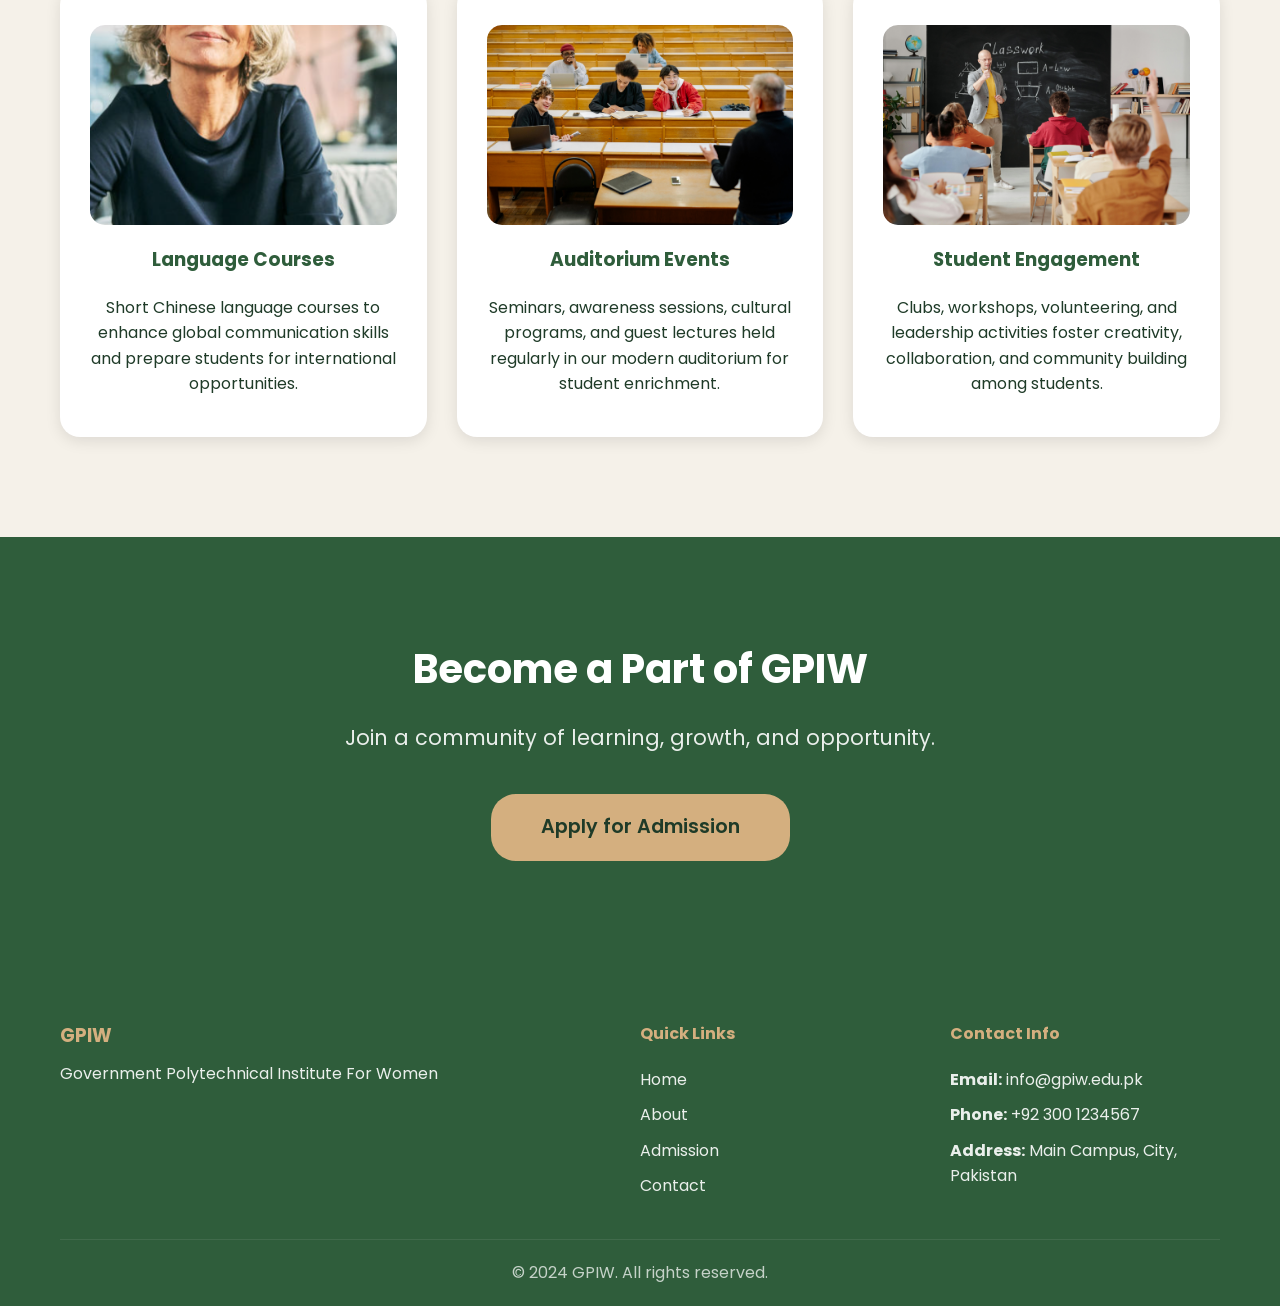
==== commit 1793512d: "Add files via upload" ====
--- a/about.html
+++ b/about.html
@@ -1,4 +1,4 @@
-<!DOCTYPE html>
+﻿<!DOCTYPE html>
 <html lang="en">
 <head>
     <meta charset="UTF-8">
@@ -44,8 +44,8 @@
                         <li><a href="hostel.html" class="nav-link">Hostel Admission</a></li>
                     </ul>
                 </li>
-                <li><a href="#" class="nav-link">Facilities</a></li>
-                <li><a href="#" class="nav-link">Faculty</a></li>
+                <li><a href="facilities.html" class="nav-link">Facilities</a></li>
+                <li><a href="faculty.html" class="nav-link">Faculty</a></li>
                 <li class="dropdown">
                     <a href="#" class="nav-link dropdown-toggle">Student Portal <span class="dropdown-icon">▼</span></a>
                     <ul class="dropdown-menu">
@@ -116,131 +116,7 @@
             </div>
         </div>
     </section>
-
-    <!-- 7. COLLEGE VALUES / WHY CHOOSE US SECTION -->
-    <section class="core-values">
-        <div class="container">
-            <h2 class="section-title">Why Choose GPIW</h2>
-            <div class="values-grid">
-                <div class="value-card card">
-                    <div class="card-image">
-                        <img src="pics/2022-02-13.webp" alt="Quality Education">
-                    </div>
-                    <h3>Quality Education</h3>
-                    <p>World-class curriculum delivered by experienced faculty with modern teaching methodologies.</p>
-                </div>
-                <div class="value-card card">
-                    <div class="card-image">
-                        <img src="pics/principal.png" alt="Women Empowerment">
-                    </div>
-                    <h3>Women Empowerment</h3>
-                    <p>Dedicated to creating confident, skilled women leaders for the 21st century.</p>
-                </div>
-                <div class="value-card card">
-                    <div class="card-image">
-                        <img src="pics/pexels-yankrukov-8199162.jpg" alt="Technical Skills">
-                    </div>
-                    <h3>Technical Skills</h3>
-                    <p>Hands-on training with latest technology and industry-standard equipment.</p>
-                </div>
-                <div class="value-card card">
-                    <div class="card-image">
-                        <img src="pics/pexels-max-fischer-5212345.jpg" alt="Career Development">
-                    </div>
-                    <h3>Career Development</h3>
-                    <p>100% placement assistance and career guidance for every student.</p>
-                </div>
-            </div>
-        </div>
-    </section>
-
-    <!-- 8. ACHIEVEMENTS / STATS SECTION -->
-    <section class="achievements">
-        <div class="container">
-            <div class="stats-grid">
-                <div class="stat">
-                    <h3>5000+</h3>
-                    <p>Students Trained</p>
-                </div>
-                <div class="stat">
-                    <h3>20+</h3>
-                    <p>Programs Offered</p>
-                </div>
-                <div class="stat">
-                    <h3>15+</h3>
-                    <p>Faculty Members</p>
-                </div>
-                <div class="stat">
-                    <h3>100+</h3>
-                    <p>Achievements</p>
-                </div>
-            </div>
-    </div>
-        </section>
-
-    <!-- NEW: Sports Activities Section -->
-    <!-- Added professional cards showing sports benefits: teamwork, fitness, discipline -->
-    <section class="sports-activities">
-        <div class="container">
-            <h2 class="section-title">Sports & Physical Activities</h2>
-            <div class="sports-grid">
-                <div class="sports-card card">
-                    <div class="card-image">
-                        <img src="pics/pexels-yankrukov-8199162.jpg" alt="Team Sports">
-                    </div>
-                    <h3>Team Sports Excellence</h3>
-                    <p>Volleyball, badminton, and other team sports build teamwork, communication, and leadership skills essential for personal and professional success.</p>
-                </div>
-                <div class="sports-card card">
-                    <div class="card-image">
-                        <img src="pics/pexels-max-fischer-5212345.jpg" alt="Fitness">
-                    </div>
-                    <h3>Fitness & Wellness</h3>
-                    <p>Regular fitness programs promote physical health, mental well-being, and discipline, helping students maintain balance between academics and activities.</p>
-                </div>
-                <div class="sports-card card">
-                    <div class="card-image">
-                        <img src="pics/2022-02-13.webp" alt="Sports Participation">
-                    </div>
-                    <h3>Student Participation</h3>
-                    <p>Every student is encouraged to participate in sports events, inter-college tournaments, and fitness challenges to develop confidence and resilience.</p>
-                </div>
-            </div>
-        </div>
-    </section>
-
-    <!-- NEW: Campus Life / Other Activities Section -->
-    <!-- Added to show holistic college experience: events, courses, engagement -->
-    <section class="campus-life">
-        <div class="container">
-            <h2 class="section-title">Campus Life & Activities</h2>
-            <div class="campus-grid">
-                <div class="campus-card card">
-                    <div class="card-image">
-                        <img src="pics/principal.png" alt="Language Class">
-                    </div>
-                    <h3>Language Courses</h3>
-                    <p>Short Chinese language courses to enhance global communication skills and prepare students for international opportunities.</p>
-                </div>
-                <div class="campus-card card">
-                    <div class="card-image">
-                        <img src="pics/pexels-yankrukov-8199162.jpg" alt="Auditorium Event">
-                    </div>
-                    <h3>Auditorium Events</h3>
-                    <p>Seminars, awareness sessions, cultural programs, and guest lectures held regularly in our modern auditorium for student enrichment.</p>
-                </div>
-                <div class="campus-card card">
-                    <div class="card-image">
-                        <img src="pics/pexels-max-fischer-5212345.jpg" alt="Student Activities">
-                    </div>
-                    <h3>Student Engagement</h3>
-                    <p>Clubs, workshops, volunteering, and leadership activities foster creativity, collaboration, and community building among students.</p>
-                </div>
-            </div>
-        </div>
-    </section>
-
-    <!-- 9. HISTORY / JOURNEY SECTION -->
+<!-- 9. HISTORY / JOURNEY SECTION -->
     <section class="history">
         <div class="container">
             <div class="history-content">
@@ -255,6 +131,130 @@
             </div>
         </div>
     </section>
+    <!-- 7. COLLEGE VALUES / WHY CHOOSE US SECTION -->
+    <section class="core-values">
+        <div class="container">
+            <h2 class="section-title">Why Choose GPIW</h2>
+            <div class="values-grid">
+                <div class="value-card card">
+                    <div class="card-image">
+                        <img src="pics/2022-02-13.webp" alt="Quality Education">
+                    </div>
+                    <h3>Quality Education</h3>
+                    <p>World-class curriculum delivered by experienced faculty with modern teaching methodologies.</p>
+                </div>
+                <div class="value-card card">
+                    <div class="card-image">
+                        <img src="pics/principal.png" alt="Women Empowerment">
+                    </div>
+                    <h3>Women Empowerment</h3>
+                    <p>Dedicated to creating confident, skilled women leaders for the 21st century.</p>
+                </div>
+                <div class="value-card card">
+                    <div class="card-image">
+                        <img src="pics/pexels-yankrukov-8199162.jpg" alt="Technical Skills">
+                    </div>
+                    <h3>Technical Skills</h3>
+                    <p>Hands-on training with latest technology and industry-standard equipment.</p>
+                </div>
+                <div class="value-card card">
+                    <div class="card-image">
+                        <img src="pics/pexels-max-fischer-5212345.jpg" alt="Career Development">
+                    </div>
+                    <h3>Career Development</h3>
+                    <p>100% placement assistance and career guidance for every student.</p>
+                </div>
+            </div>
+        </div>
+    </section>
+
+    <!-- 8. ACHIEVEMENTS / STATS SECTION -->
+    <section class="achievements">
+        <div class="container">
+            <div class="stats-grid">
+                <div class="stat">
+                    <h3>5000+</h3>
+                    <p>Students Trained</p>
+                </div>
+                <div class="stat">
+                    <h3>20+</h3>
+                    <p>Programs Offered</p>
+                </div>
+                <div class="stat">
+                    <h3>15+</h3>
+                    <p>Faculty Members</p>
+                </div>
+                <div class="stat">
+                    <h3>100+</h3>
+                    <p>Achievements</p>
+                </div>
+            </div>
+    </div>
+        </section>
+
+    <!-- NEW: Sports Activities Section -->
+    <!-- Added professional cards showing sports benefits: teamwork, fitness, discipline -->
+    <section class="sports-activities">
+        <div class="container">
+            <h2 class="section-title">Sports & Physical Activities</h2>
+            <div class="sports-grid">
+                <div class="sports-card card">
+                    <div class="card-image">
+                        <img src="pics/pexels-yankrukov-8199162.jpg" alt="Team Sports">
+                    </div>
+                    <h3>Team Sports Excellence</h3>
+                    <p>Volleyball, badminton, and other team sports build teamwork, communication, and leadership skills essential for personal and professional success.</p>
+                </div>
+                <div class="sports-card card">
+                    <div class="card-image">
+                        <img src="pics/pexels-max-fischer-5212345.jpg" alt="Fitness">
+                    </div>
+                    <h3>Fitness & Wellness</h3>
+                    <p>Regular fitness programs promote physical health, mental well-being, and discipline, helping students maintain balance between academics and activities.</p>
+                </div>
+                <div class="sports-card card">
+                    <div class="card-image">
+                        <img src="pics/2022-02-13.webp" alt="Sports Participation">
+                    </div>
+                    <h3>Student Participation</h3>
+                    <p>Every student is encouraged to participate in sports events, inter-college tournaments, and fitness challenges to develop confidence and resilience.</p>
+                </div>
+            </div>
+        </div>
+    </section>
+
+    <!-- NEW: Campus Life / Other Activities Section -->
+    <!-- Added to show holistic college experience: events, courses, engagement -->
+    <section class="campus-life">
+        <div class="container">
+            <h2 class="section-title">Campus Life & Activities</h2>
+            <div class="campus-grid">
+                <div class="campus-card card">
+                    <div class="card-image">
+                        <img src="pics/principal.png" alt="Language Class">
+                    </div>
+                    <h3>Language Courses</h3>
+                    <p>Short Chinese language courses to enhance global communication skills and prepare students for international opportunities.</p>
+                </div>
+                <div class="campus-card card">
+                    <div class="card-image">
+                        <img src="pics/pexels-yankrukov-8199162.jpg" alt="Auditorium Event">
+                    </div>
+                    <h3>Auditorium Events</h3>
+                    <p>Seminars, awareness sessions, cultural programs, and guest lectures held regularly in our modern auditorium for student enrichment.</p>
+                </div>
+                <div class="campus-card card">
+                    <div class="card-image">
+                        <img src="pics/pexels-max-fischer-5212345.jpg" alt="Student Activities">
+                    </div>
+                    <h3>Student Engagement</h3>
+                    <p>Clubs, workshops, volunteering, and leadership activities foster creativity, collaboration, and community building among students.</p>
+                </div>
+            </div>
+        </div>
+    </section>
+
+    
 
     <!-- 10. CALL TO ACTION SECTION -->
     <section class="cta">
@@ -265,7 +265,7 @@
         </div>
     </section>
 
-    <!-- 11. FOOTER / CONTACT SECTION -->
+<!-- 11. FOOTER / CONTACT SECTION -->
     <footer class="footer">
         <div class="container">
             <div class="footer-content">
@@ -294,6 +294,7 @@
             </div>
         </div>
     </footer>
+            <script src="auth.js"></script>
 </body>
 </html>
 
--- a/common.css
+++ b/common.css
@@ -9,6 +9,8 @@
 
 /* Colors - From index.css */
 :root {
+    --text-muted: #6b7280;
+    --dark-green: #1f3b28;
     --primary-green: #2F5D3B;
     --secondary-beige: #F5F1E9;
     --accent-gold: #D4AF7F;
@@ -201,15 +203,274 @@
 }
 
 /* Footer - Common */
+
+/********** AUTH / PROFILE STYLES **********/
+
+/* Profile Avatar Container */
+.auth-profile {
+    position: relative;
+    display: inline-block;
+}
+
+/* Profile Trigger (clickable area) */
+.profile-trigger {
+    display: flex;
+    align-items: center;
+    justify-content: center;
+    cursor: pointer;
+    padding: 2px;
+    border-radius: 50%;
+    transition: all 0.3s ease;
+}
+
+.profile-trigger:hover {
+    background: rgba(212, 175, 127, 0.2);
+}
+
+/* Circular Profile Image */
+.profile-avatar-img,
+.profile-avatar-fallback {
+    width: 40px;
+    height: 40px;
+    border-radius: 50%;
+    object-fit: cover;
+    border: 2px solid var(--accent-gold);
+    box-shadow: 0 2px 8px rgba(0,0,0,0.15);
+    transition: all 0.3s ease;
+}
+
+.profile-avatar-fallback {
+    display: none;
+    align-items: center;
+    justify-content: center;
+    background: linear-gradient(135deg, var(--primary-green), var(--dark-green));
+    color: var(--text-white);
+    font-weight: 600;
+    font-size: 0.85rem;
+    border: 2px solid var(--accent-gold);
+}
+
+.profile-trigger:hover .profile-avatar-img,
+.profile-trigger:hover .profile-avatar-fallback {
+    transform: scale(1.05);
+    box-shadow: 0 4px 12px rgba(0,0,0,0.2);
+}
+
+/* Profile Dropdown Menu */
+.profile-dropdown {
+    position: absolute;
+    top: calc(100% + 8px);
+    right: 0;
+    min-width: 220px;
+    background: rgba(255, 255, 255, 0.98);
+    backdrop-filter: blur(10px);
+    border-radius: 16px;
+    box-shadow: 0 10px 40px rgba(0,0,0,0.12);
+    border: 1px solid rgba(0,0,0,0.05);
+    opacity: 0;
+    visibility: hidden;
+    transform: translateY(-10px) scale(0.96);
+    transition: all 0.25s cubic-bezier(0.34, 1.56, 0.64, 1);
+    z-index: 1002;
+    overflow: hidden;
+}
+
+.profile-dropdown.show {
+    opacity: 1;
+    visibility: visible;
+    transform: translateY(0) scale(1);
+}
+
+/* Dropdown Header */
+.profile-dropdown-header {
+    display: flex;
+    align-items: center;
+    gap: 12px;
+    padding: 16px;
+    background: linear-gradient(135deg, rgba(47,93,59,0.05), rgba(212,175,127,0.08));
+}
+
+.dropdown-avatar,
+.dropdown-avatar-fallback {
+    width: 40px;
+    height: 40px;
+    border-radius: 50%;
+    object-fit: cover;
+    border: 2px solid var(--accent-gold);
+    flex-shrink: 0;
+}
+
+.dropdown-avatar-fallback {
+    display: none;
+    align-items: center;
+    justify-content: center;
+    background: linear-gradient(135deg, var(--primary-green), var(--dark-green));
+    color: var(--text-white);
+    font-weight: 600;
+    font-size: 0.85rem;
+}
+
+.dropdown-user-info {
+    display: flex;
+    flex-direction: column;
+    min-width: 0;
+}
+
+.dropdown-name {
+    font-weight: 600;
+    font-size: 0.95rem;
+    color: var(--text-dark);
+    white-space: nowrap;
+    overflow: hidden;
+    text-overflow: ellipsis;
+}
+
+.dropdown-email {
+    font-size: 0.8rem;
+    color: var(--text-muted);
+    white-space: nowrap;
+    overflow: hidden;
+    text-overflow: ellipsis;
+}
+
+/* Dropdown Divider */
+.profile-dropdown-divider {
+    height: 1px;
+    background: linear-gradient(90deg, transparent, rgba(0,0,0,0.08), transparent);
+    margin: 0 12px;
+}
+
+/* Dropdown Items */
+.dropdown-item {
+    display: flex;
+    align-items: center;
+    gap: 10px;
+    padding: 12px 16px;
+    color: var(--text-dark);
+    text-decoration: none;
+    font-size: 0.9rem;
+    font-weight: 500;
+    transition: all 0.2s ease;
+    cursor: pointer;
+    border: none;
+    background: none;
+    width: 100%;
+    font-family: inherit;
+    text-align: left;
+}
+
+.dropdown-item:hover {
+    background: rgba(47, 93, 59, 0.06);
+    color: var(--primary-green);
+    padding-left: 20px;
+}
+
+.dropdown-item.logout-item:hover {
+    background: #fef2f2;
+    color: #dc2626;
+}
+
+.dropdown-item span {
+    font-size: 1.1rem;
+    width: 20px;
+    text-align: center;
+}
+
+/* Responsive Auth Adjustments */
+@media (max-width: 768px) {
+    .profile-avatar-img,
+    .profile-avatar-fallback {
+        width: 36px;
+        height: 36px;
+    }
+
+    .profile-dropdown {
+        min-width: 200px;
+        right: -10px;
+    }
+
+    .dropdown-name {
+        font-size: 0.9rem;
+    }
+
+    .dropdown-email {
+        font-size: 0.75rem;
+    }
+}
+
+@media (max-width: 480px) {
+    .profile-dropdown {
+        position: fixed;
+        top: auto;
+        bottom: 0;
+        left: 0;
+        right: 0;
+        border-radius: 20px 20px 0 0;
+        transform: translateY(100%);
+        box-shadow: 0 -10px 40px rgba(0,0,0,0.15);
+    }
+
+    .profile-dropdown.show {
+        transform: translateY(0);
+    }
+}
+
+/* Footer - Common */
 .footer {
     background: var(--primary-green);
     color: var(--text-white);
-    text-align: center;
-    padding: 2.5rem 0;
+    padding: 60px 0 20px;
 }
 
 .footer .container p {
     opacity: 0.9;
+}
+
+.footer-content {
+    display: grid;
+    grid-template-columns: 2fr 1fr 1fr;
+    gap: 40px;
+    margin-bottom: 30px;
+}
+
+.footer-brand h3 {
+    color: var(--accent-gold);
+    margin-bottom: 10px;
+}
+
+.footer-links h4,
+.footer-contact h4 {
+    margin-bottom: 20px;
+    color: var(--accent-gold);
+}
+
+.footer-links ul {
+    list-style: none;
+}
+
+.footer-links a {
+    color: var(--text-white);
+    text-decoration: none;
+    display: block;
+    margin-bottom: 10px;
+    opacity: 0.9;
+    transition: opacity 0.3s;
+}
+
+.footer-links a:hover {
+    opacity: 1;
+}
+
+.footer-contact p {
+    margin-bottom: 10px;
+    opacity: 0.9;
+}
+
+.footer-bottom {
+    border-top: 1px solid rgba(255,255,255,0.1);
+    padding-top: 20px;
+    text-align: center;
+    opacity: 0.8;
 }
 
 /* Section Title - Common */
@@ -243,5 +504,11 @@
         background: rgba(245, 241, 233, 0.98);
         margin-top: 0.5rem;
     }
-}
-
+
+    .footer-content {
+        grid-template-columns: 1fr;
+        gap: 30px;
+        text-align: center;
+    }
+}
+
--- a/about.css
+++ b/about.css
@@ -86,17 +86,19 @@
    6. VISION & MISSION CARDS
    ======================================== */
 .vision-mission {
-    padding: 100px 0;
+     background: var(--secondary-beige);
+     padding: 100px 0;
 }
 
 .vm-grid {
+    
     display: grid;
     grid-template-columns: 1fr 1fr;
     gap: 40px;
 }
 
 .vm-card {
-    background: var(--text-white);
+   
     padding: 50px 40px;
     border-radius: 20px;
     box-shadow: var(--shadow-light);
@@ -201,7 +203,7 @@
 }
 
 /* NEW: Card Images for Sports & Campus sections */
-img {
+.card img {
     max-width: 100%;
     display: block;
 }
@@ -267,62 +269,6 @@
     color: var(--text-dark);
     font-size: 1.2rem;
     padding: 18px 50px;
-}
-
-/* ========================================
-   11. FOOTER
-   ======================================== */
-.footer {
-    background: var(--primary-green);
-    color: var(--text-white);
-    padding: 60px 0 20px;
-}
-
-.footer-content {
-    display: grid;
-    grid-template-columns: 2fr 1fr 1fr;
-    gap: 40px;
-    margin-bottom: 30px;
-}
-
-.footer-brand h3 {
-    color: var(--accent-gold);
-    margin-bottom: 10px;
-}
-
-.footer-links h4,
-.footer-contact h4 {
-    margin-bottom: 20px;
-    color: var(--accent-gold);
-}
-
-.footer-links ul {
-    list-style: none;
-}
-
-.footer-links a {
-    color: var(--text-white);
-    text-decoration: none;
-    display: block;
-    margin-bottom: 10px;
-    opacity: 0.9;
-    transition: opacity 0.3s;
-}
-
-.footer-links a:hover {
-    opacity: 1;
-}
-
-.footer-contact p {
-    margin-bottom: 10px;
-    opacity: 0.9;
-}
-
-.footer-bottom {
-    border-top: 1px solid rgba(255,255,255,0.1);
-    padding-top: 20px;
-    text-align: center;
-    opacity: 0.8;
 }
 
 /* ========================================
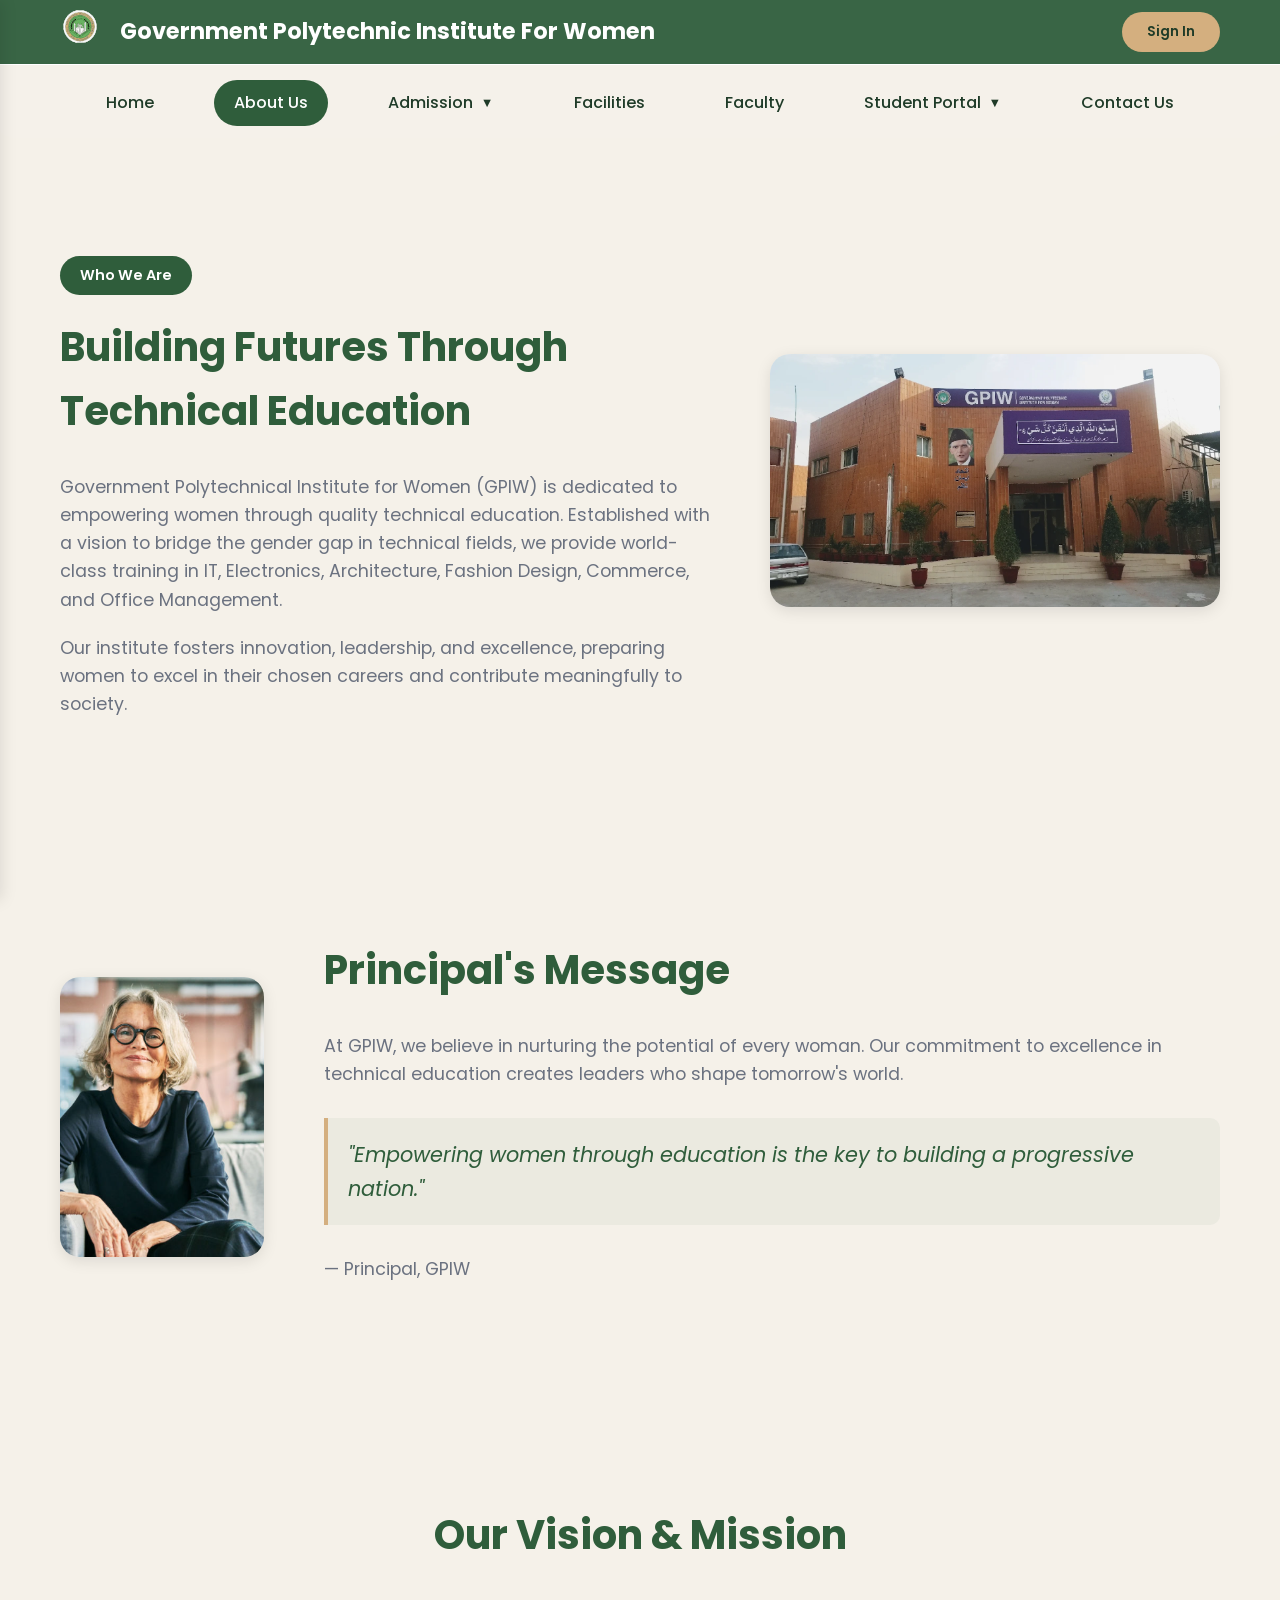
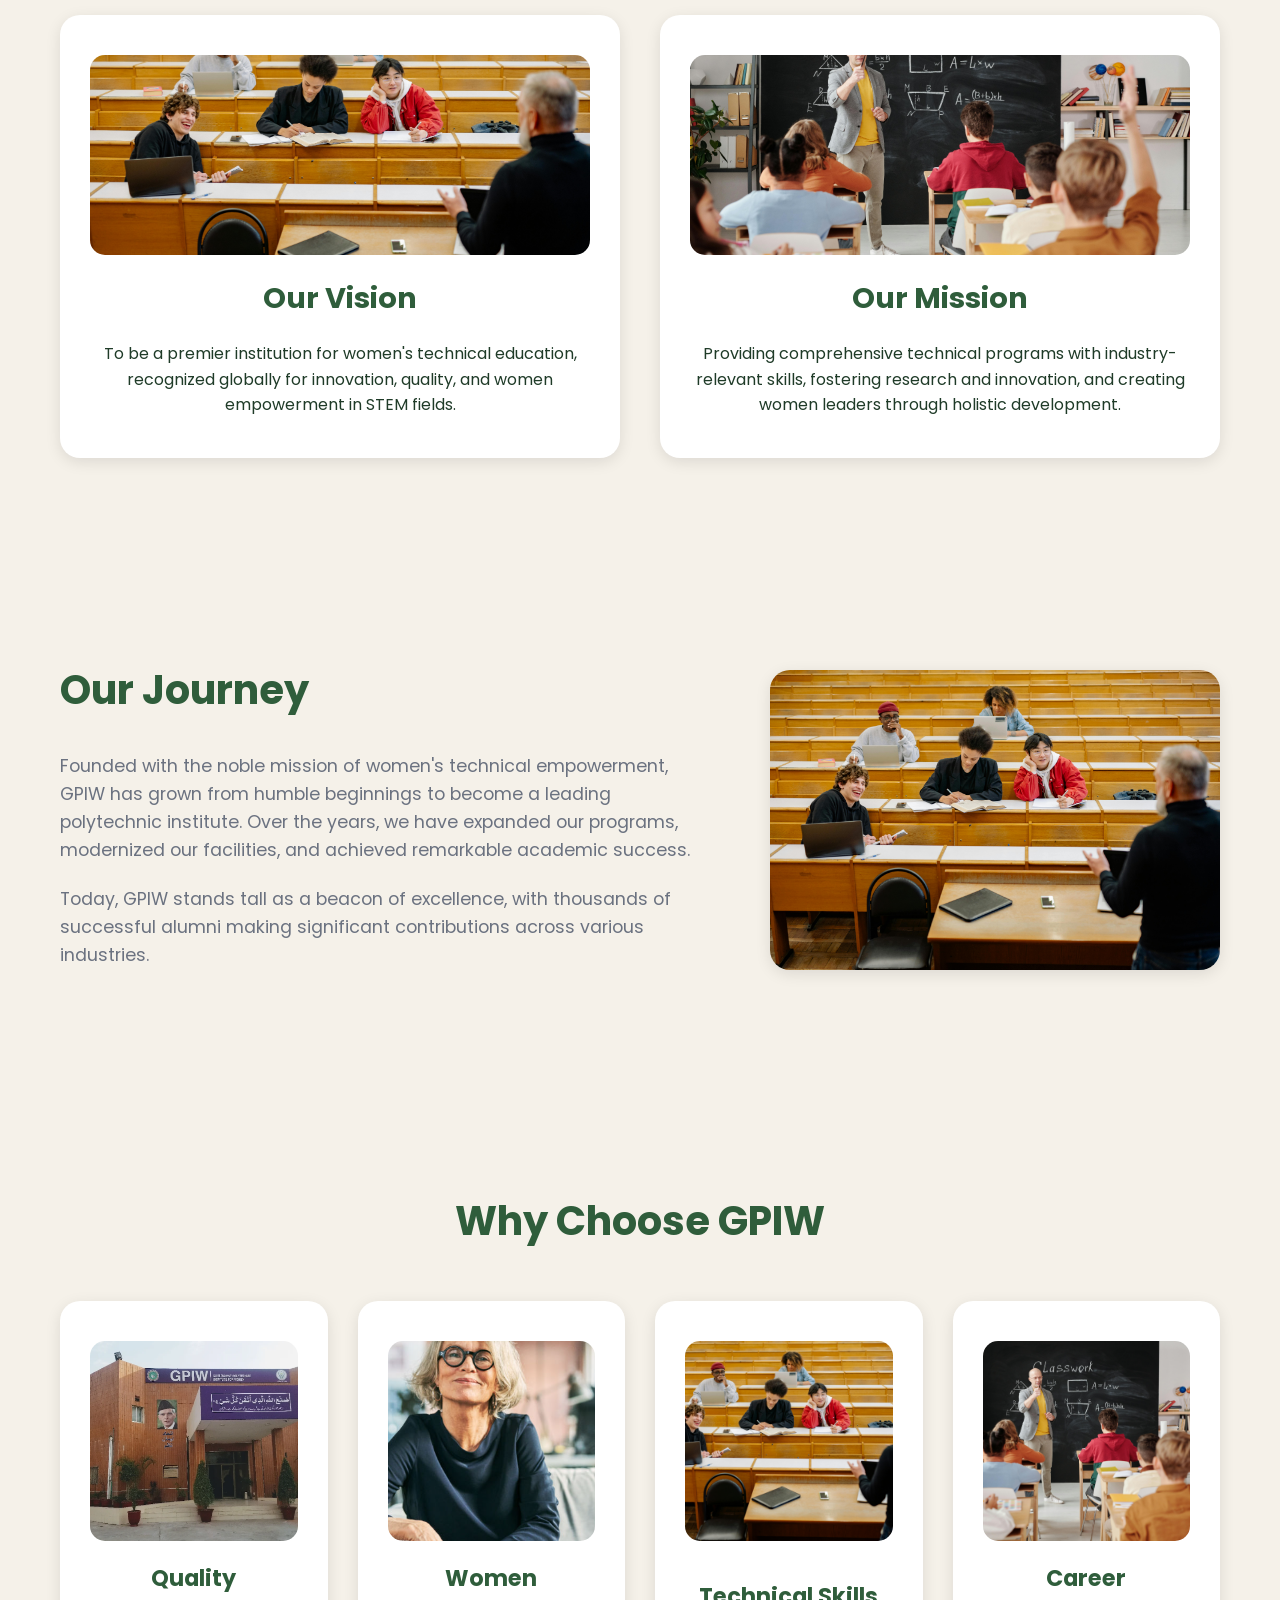
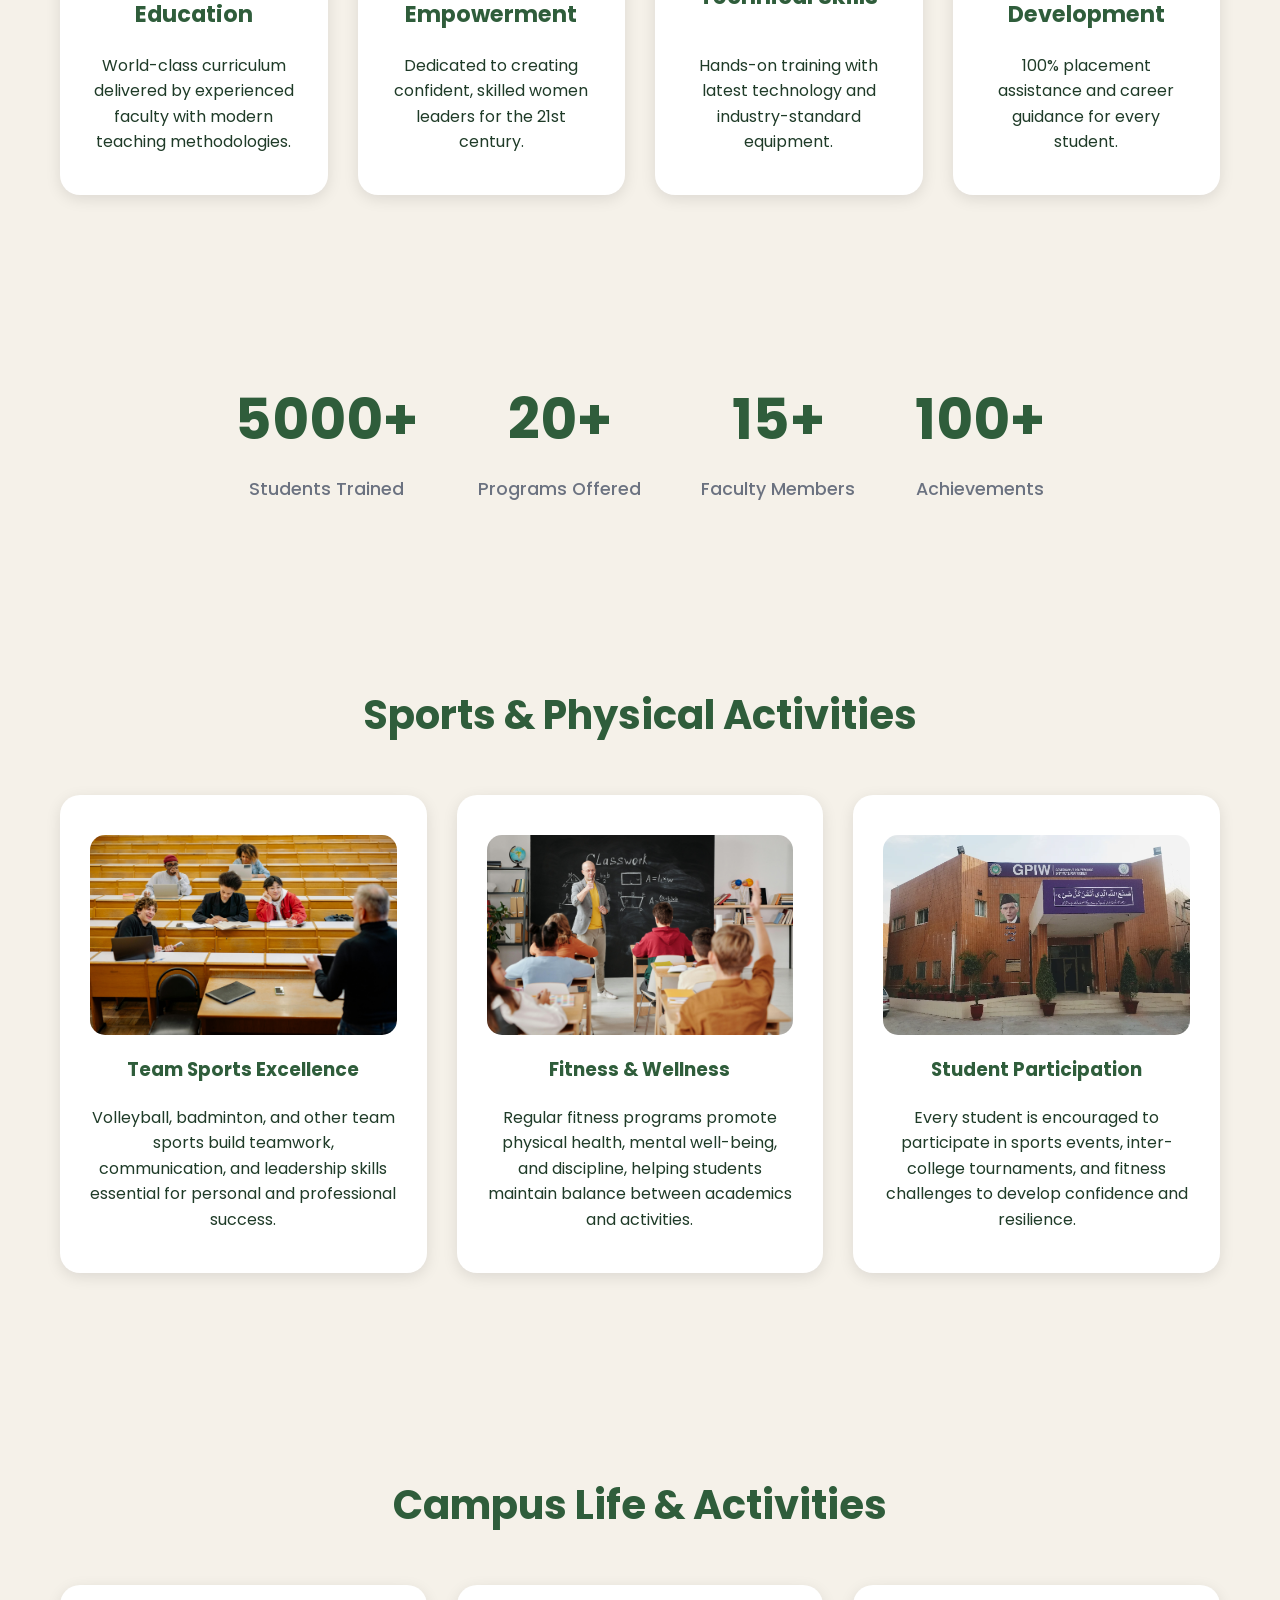
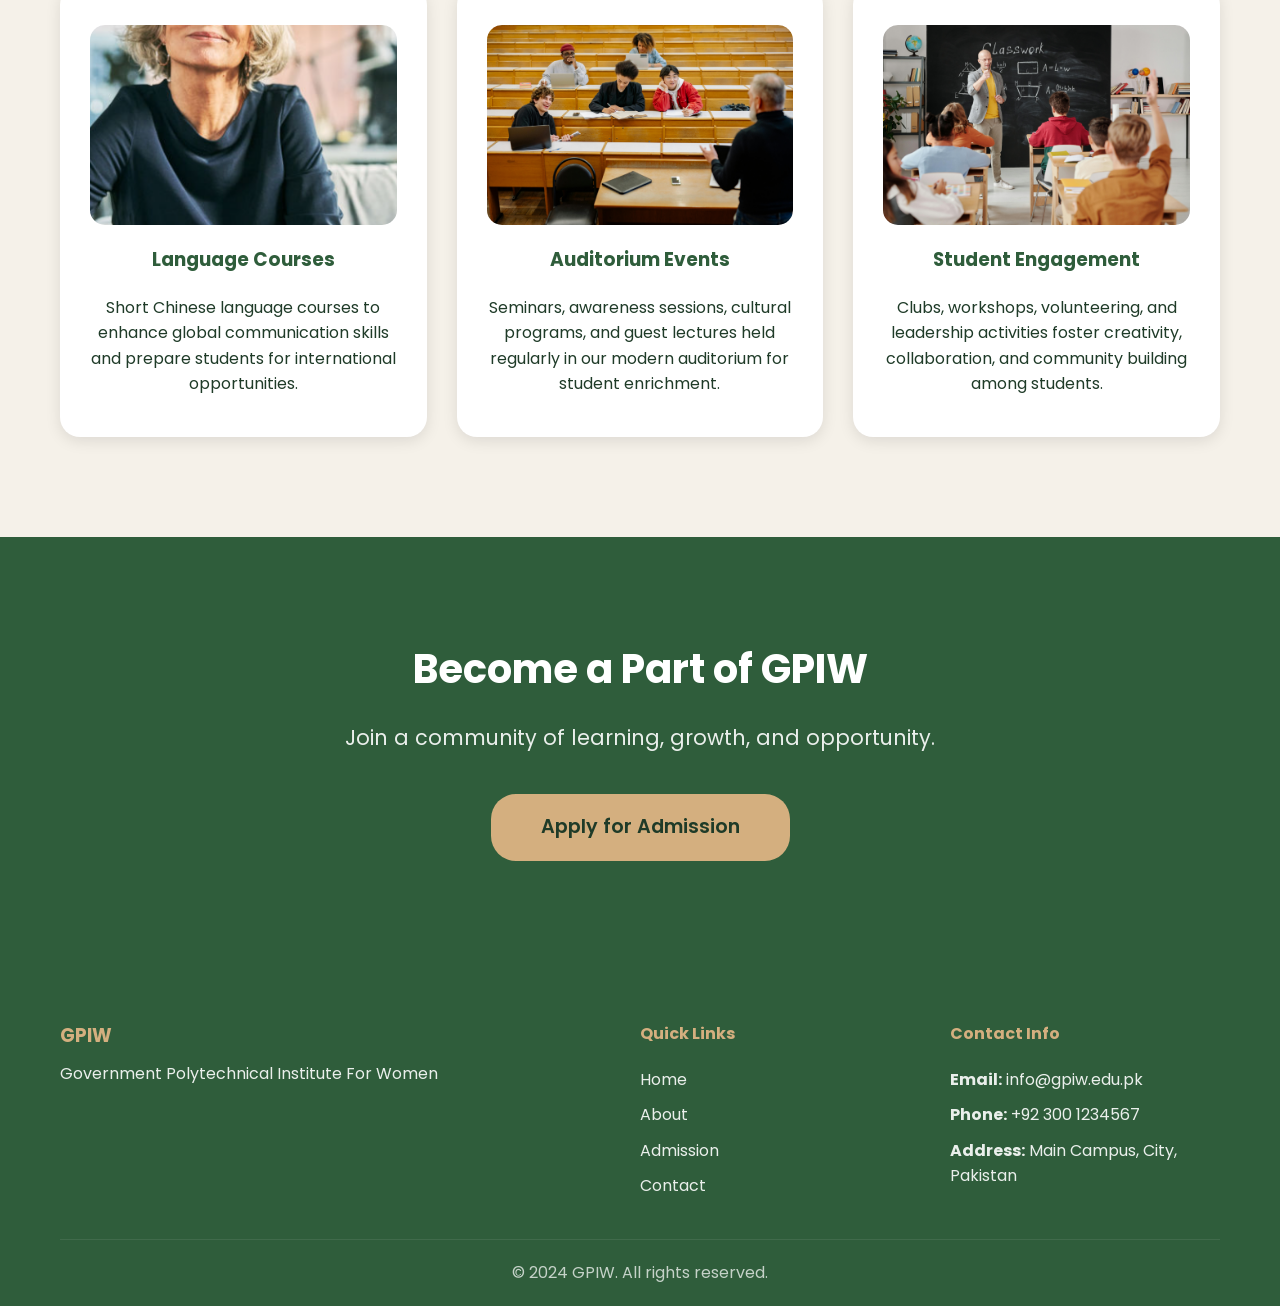
==== commit 92deb551: "Add files via upload" ====
--- a/about.html
+++ b/about.html
@@ -55,6 +55,11 @@
                 <li><a href="contact.html" class="nav-link">Contact Us</a></li>
 
             </ul>
+            <button class="hamburger" id="hamburgerBtn" aria-label="Toggle menu">
+                <span></span>
+                <span></span>
+                <span></span>
+            </button>
         </div>
     </nav>
 
@@ -294,7 +299,30 @@
             </div>
         </div>
     </footer>
-            <script src="auth.js"></script>
+    <!-- Side Panel -->
+    <div class="side-panel" id="sidePanel">
+        <div class="side-panel-header">
+            <h3>Menu</h3>
+            <button class="side-panel-close" id="sidePanelClose">&times;</button>
+        </div>
+        <ul class="side-panel-menu">
+            <li><a href="index.html" class="nav-link">Home</a></li>
+            <li><a href="about.html" class="nav-link active">About Us</a></li>
+            <li><a href="admission.html" class="nav-link">Admission Now</a></li>
+            <li><a href="merit.html" class="nav-link">Merit List</a></li>
+            <li><a href="hostel.html" class="nav-link">Hostel Admission</a></li>
+            <li><a href="facilities.html" class="nav-link">Facilities</a></li>
+            <li><a href="faculty.html" class="nav-link">Faculty</a></li>
+            <li><a href="marksheet.html" class="nav-link">View Marksheet</a></li>
+            <li><a href="contact.html" class="nav-link">Contact Us</a></li>
+        </ul>
+    </div>
+    <div class="side-panel-overlay" id="sidePanelOverlay"></div>
+
+    <!-- Scroll to Top -->
+    <button class="scroll-top-btn" id="scrollTopBtn" title="Go to top">&#8593;</button>
+
+    <script src="auth.js"></script>
 </body>
 </html>
 
--- a/common.css
+++ b/common.css
@@ -5,6 +5,10 @@
     margin: 0;
     padding: 0;
     box-sizing: border-box;
+}
+
+html {
+    scroll-behavior: smooth;
 }
 
 /* Colors - From index.css */
@@ -25,6 +29,12 @@
     font-family: 'Poppins', sans-serif;
     line-height: 1.6;
     color: var(--text-dark);
+    overflow-x: hidden;
+}
+
+img, video {
+    max-width: 100%;
+    height: auto;
 }
 
 /* Container - Common */
@@ -178,6 +188,187 @@
 .dropdown-menu .nav-link:hover {
     background: var(--primary-green);
     color: var(--text-white);
+}
+
+/* Hamburger Button */
+.hamburger {
+    display: none;
+    flex-direction: column;
+    justify-content: center;
+    align-items: center;
+    width: 44px;
+    height: 44px;
+    background: transparent;
+    border: none;
+    cursor: pointer;
+    gap: 5px;
+    padding: 8px;
+    margin-left: auto;
+}
+
+.hamburger span {
+    display: block;
+    width: 26px;
+    height: 3px;
+    background: var(--text-dark);
+    border-radius: 2px;
+    transition: all 0.3s ease;
+}
+
+.hamburger.active span:nth-child(1) {
+    transform: rotate(45deg) translate(5px, 5px);
+}
+
+.hamburger.active span:nth-child(2) {
+    opacity: 0;
+}
+
+.hamburger.active span:nth-child(3) {
+    transform: rotate(-45deg) translate(6px, -6px);
+}
+
+/* Side Panel */
+.side-panel {
+    position: fixed;
+    top: 0;
+    left: 0;
+    width: 280px;
+    height: 100vh;
+    background: var(--secondary-beige);
+    z-index: 1001;
+    transform: translateX(-100%);
+    transition: transform 0.3s ease;
+    overflow-y: auto;
+    box-shadow: 2px 0 15px rgba(0,0,0,0.1);
+}
+
+.side-panel.open {
+    transform: translateX(0);
+}
+
+.side-panel-header {
+    display: flex;
+    align-items: center;
+    justify-content: space-between;
+    padding: 20px;
+    background: var(--primary-green);
+    color: var(--text-white);
+}
+
+.side-panel-header h3 {
+    font-size: 1.2rem;
+    font-weight: 600;
+}
+
+.side-panel-close {
+    background: none;
+    border: none;
+    color: var(--text-white);
+    font-size: 1.8rem;
+    cursor: pointer;
+    line-height: 1;
+    padding: 0;
+    width: 32px;
+    height: 32px;
+    display: flex;
+    align-items: center;
+    justify-content: center;
+    transition: color 0.3s ease;
+}
+
+.side-panel-close:hover {
+    color: var(--accent-gold);
+}
+
+.side-panel-menu {
+    list-style: none;
+    padding: 20px 0;
+}
+
+.side-panel-menu li {
+    border-bottom: 1px solid rgba(0,0,0,0.05);
+}
+
+.side-panel-menu .nav-link {
+    display: block;
+    padding: 14px 24px;
+    color: var(--text-dark);
+    text-decoration: none;
+    font-weight: 500;
+    transition: all 0.3s ease;
+    border-radius: 0;
+}
+
+.side-panel-menu .nav-link:hover,
+.side-panel-menu .nav-link.active {
+    background: var(--primary-green);
+    color: var(--text-white);
+}
+
+.side-panel-submenu {
+    list-style: none;
+    padding: 0;
+    background: rgba(47, 93, 59, 0.05);
+}
+
+.side-panel-submenu .nav-link {
+    padding: 10px 24px 10px 40px;
+    font-size: 0.95rem;
+}
+
+/* Side Panel Overlay */
+.side-panel-overlay {
+    position: fixed;
+    top: 0;
+    left: 0;
+    width: 100%;
+    height: 100%;
+    background: rgba(0, 0, 0, 0.5);
+    z-index: 1000;
+    opacity: 0;
+    visibility: hidden;
+    transition: all 0.3s ease;
+}
+
+.side-panel-overlay.open {
+    opacity: 1;
+    visibility: visible;
+}
+
+/* Scroll to Top Button */
+.scroll-top-btn {
+    position: fixed;
+    bottom: 30px;
+    right: 30px;
+    width: 50px;
+    height: 50px;
+    background: var(--primary-green);
+    color: var(--text-white);
+    border: none;
+    border-radius: 50%;
+    font-size: 1.4rem;
+    cursor: pointer;
+    z-index: 998;
+    opacity: 0;
+    visibility: hidden;
+    transform: translateY(20px);
+    transition: all 0.3s ease;
+    display: flex;
+    align-items: center;
+    justify-content: center;
+    box-shadow: 0 4px 15px rgba(0,0,0,0.2);
+}
+
+.scroll-top-btn.show {
+    opacity: 1;
+    visibility: visible;
+    transform: translateY(0);
+}
+
+.scroll-top-btn:hover {
+    background: var(--dark-green);
+    transform: translateY(-3px) scale(1.05);
+    box-shadow: 0 6px 20px rgba(0,0,0,0.3);
 }
 
 /* Common Button */
@@ -376,45 +567,6 @@
     text-align: center;
 }
 
-/* Responsive Auth Adjustments */
-@media (max-width: 768px) {
-    .profile-avatar-img,
-    .profile-avatar-fallback {
-        width: 36px;
-        height: 36px;
-    }
-
-    .profile-dropdown {
-        min-width: 200px;
-        right: -10px;
-    }
-
-    .dropdown-name {
-        font-size: 0.9rem;
-    }
-
-    .dropdown-email {
-        font-size: 0.75rem;
-    }
-}
-
-@media (max-width: 480px) {
-    .profile-dropdown {
-        position: fixed;
-        top: auto;
-        bottom: 0;
-        left: 0;
-        right: 0;
-        border-radius: 20px 20px 0 0;
-        transform: translateY(100%);
-        box-shadow: 0 -10px 40px rgba(0,0,0,0.15);
-    }
-
-    .profile-dropdown.show {
-        transform: translateY(0);
-    }
-}
-
 /* Footer - Common */
 .footer {
     background: var(--primary-green);
@@ -482,27 +634,57 @@
     font-weight: 700;
 }
 
-/* Responsive - Common */
+/* ========================
+   RESPONSIVE DESIGN
+   ======================== */
+
+/* Tablet: max-width 1024px */
+@media (max-width: 1024px) {
+    .nav-menu {
+        gap: 20px;
+    }
+
+    .college-name {
+        font-size: 1.2rem;
+    }
+}
+
+/* Mobile: max-width 768px */
 @media (max-width: 768px) {
     .top-bar-content {
-        flex-direction: column;
-        gap: 1rem;
-        text-align: center;
-    }
-    
+        gap: 12px;
+    }
+
+    .logo img {
+        height: 32px;
+    }
+
+    .college-name {
+        font-size: 1rem;
+        white-space: normal;
+    }
+
+    .auth-btn .btn {
+        padding: 8px 16px;
+        font-size: 0.85rem;
+    }
+
+    .hamburger {
+        display: flex;
+    }
+
     .nav-menu {
-        gap: 1.5rem;
-        flex-wrap: wrap;
-    }
-    
-    .dropdown-menu {
-        position: static;
-        opacity: 1;
-        visibility: visible;
-        transform: none;
-        box-shadow: none;
-        background: rgba(245, 241, 233, 0.98);
-        margin-top: 0.5rem;
+        display: none;
+    }
+
+    .navbar {
+        padding: 10px 0;
+    }
+
+    .navbar .container {
+        display: flex;
+        align-items: center;
+        justify-content: space-between;
     }
 
     .footer-content {
@@ -510,5 +692,45 @@
         gap: 30px;
         text-align: center;
     }
-}
-
+
+    .section-title {
+        font-size: 2rem;
+    }
+}
+
+/* Small Mobile: max-width 480px */
+@media (max-width: 480px) {
+    .container {
+        padding: 0 15px;
+    }
+
+    .logo img {
+        height: 28px;
+    }
+
+    .college-name {
+        font-size: 0.85rem;
+    }
+
+    .auth-btn .btn {
+        padding: 6px 12px;
+        font-size: 0.8rem;
+    }
+
+    .side-panel {
+        width: 260px;
+    }
+
+    .scroll-top-btn {
+        width: 44px;
+        height: 44px;
+        font-size: 1.2rem;
+        bottom: 20px;
+        right: 20px;
+    }
+
+    .section-title {
+        font-size: 1.8rem;
+    }
+}
+
